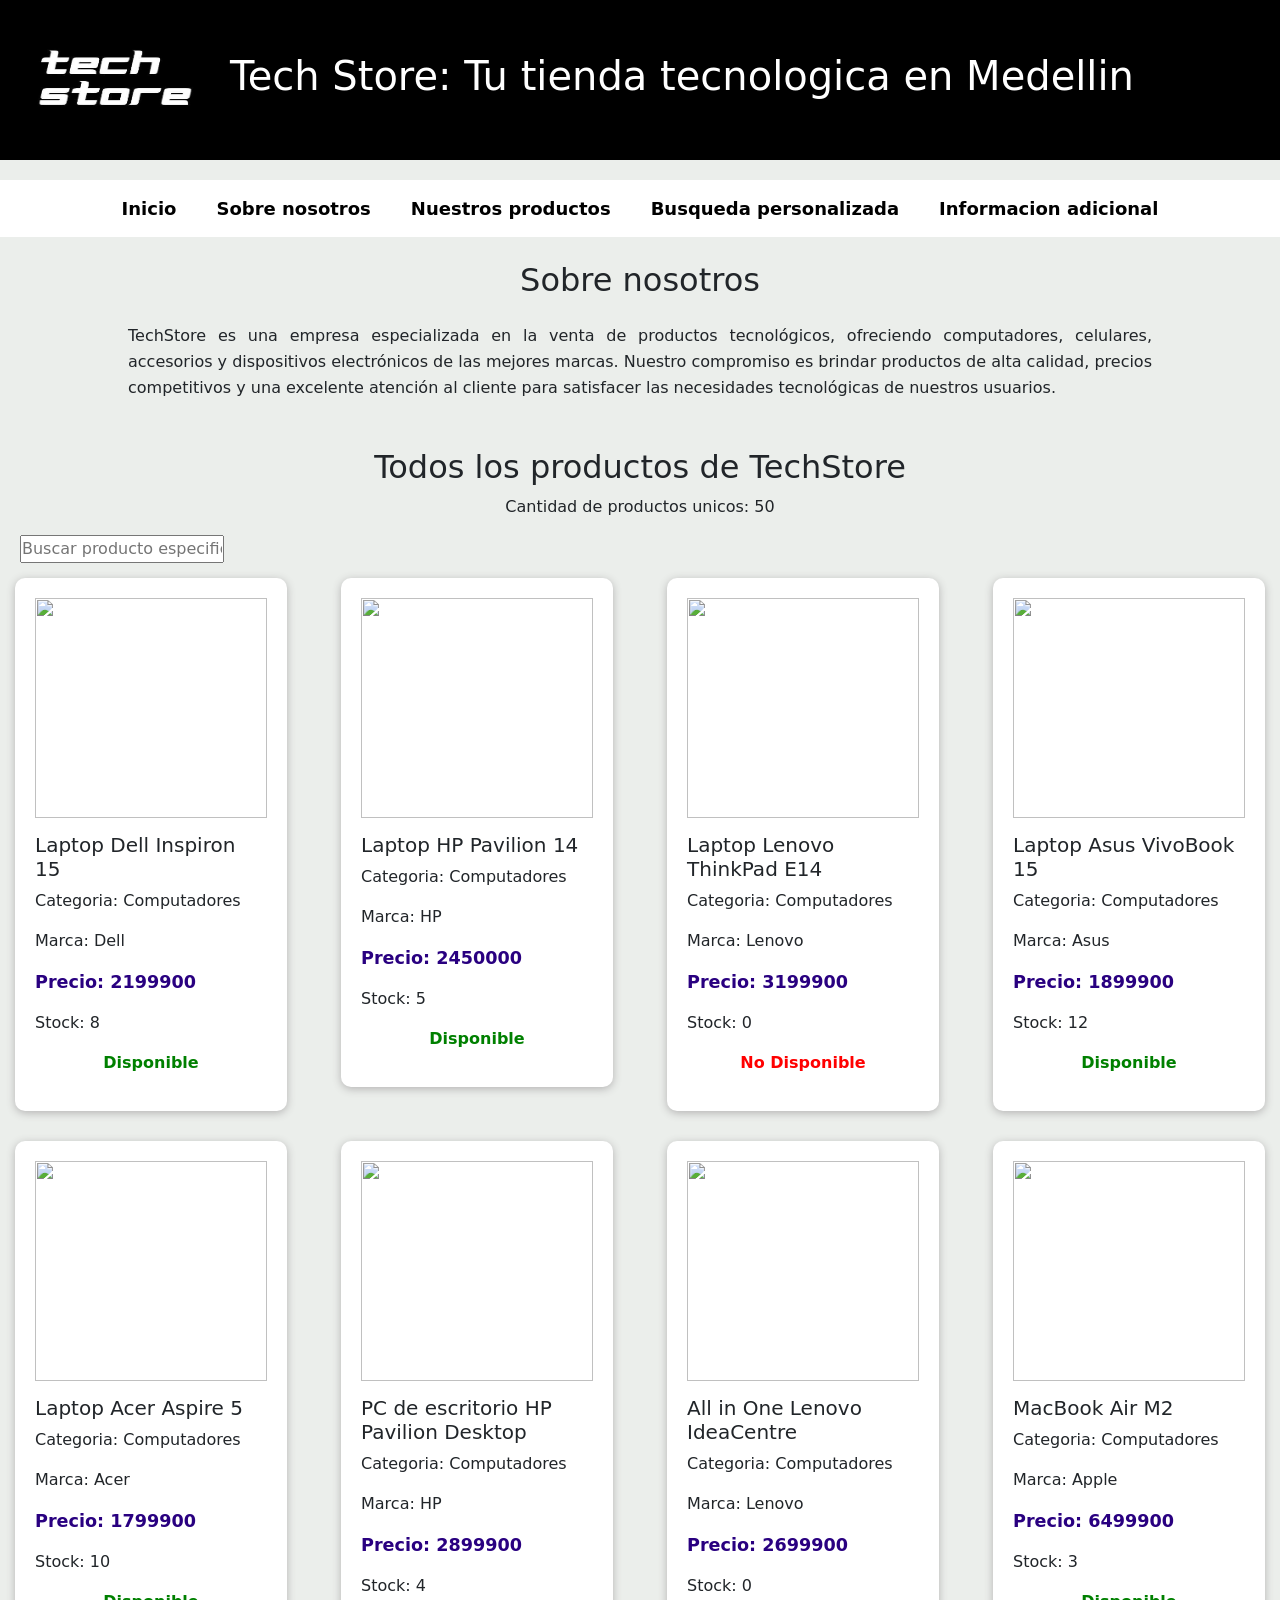
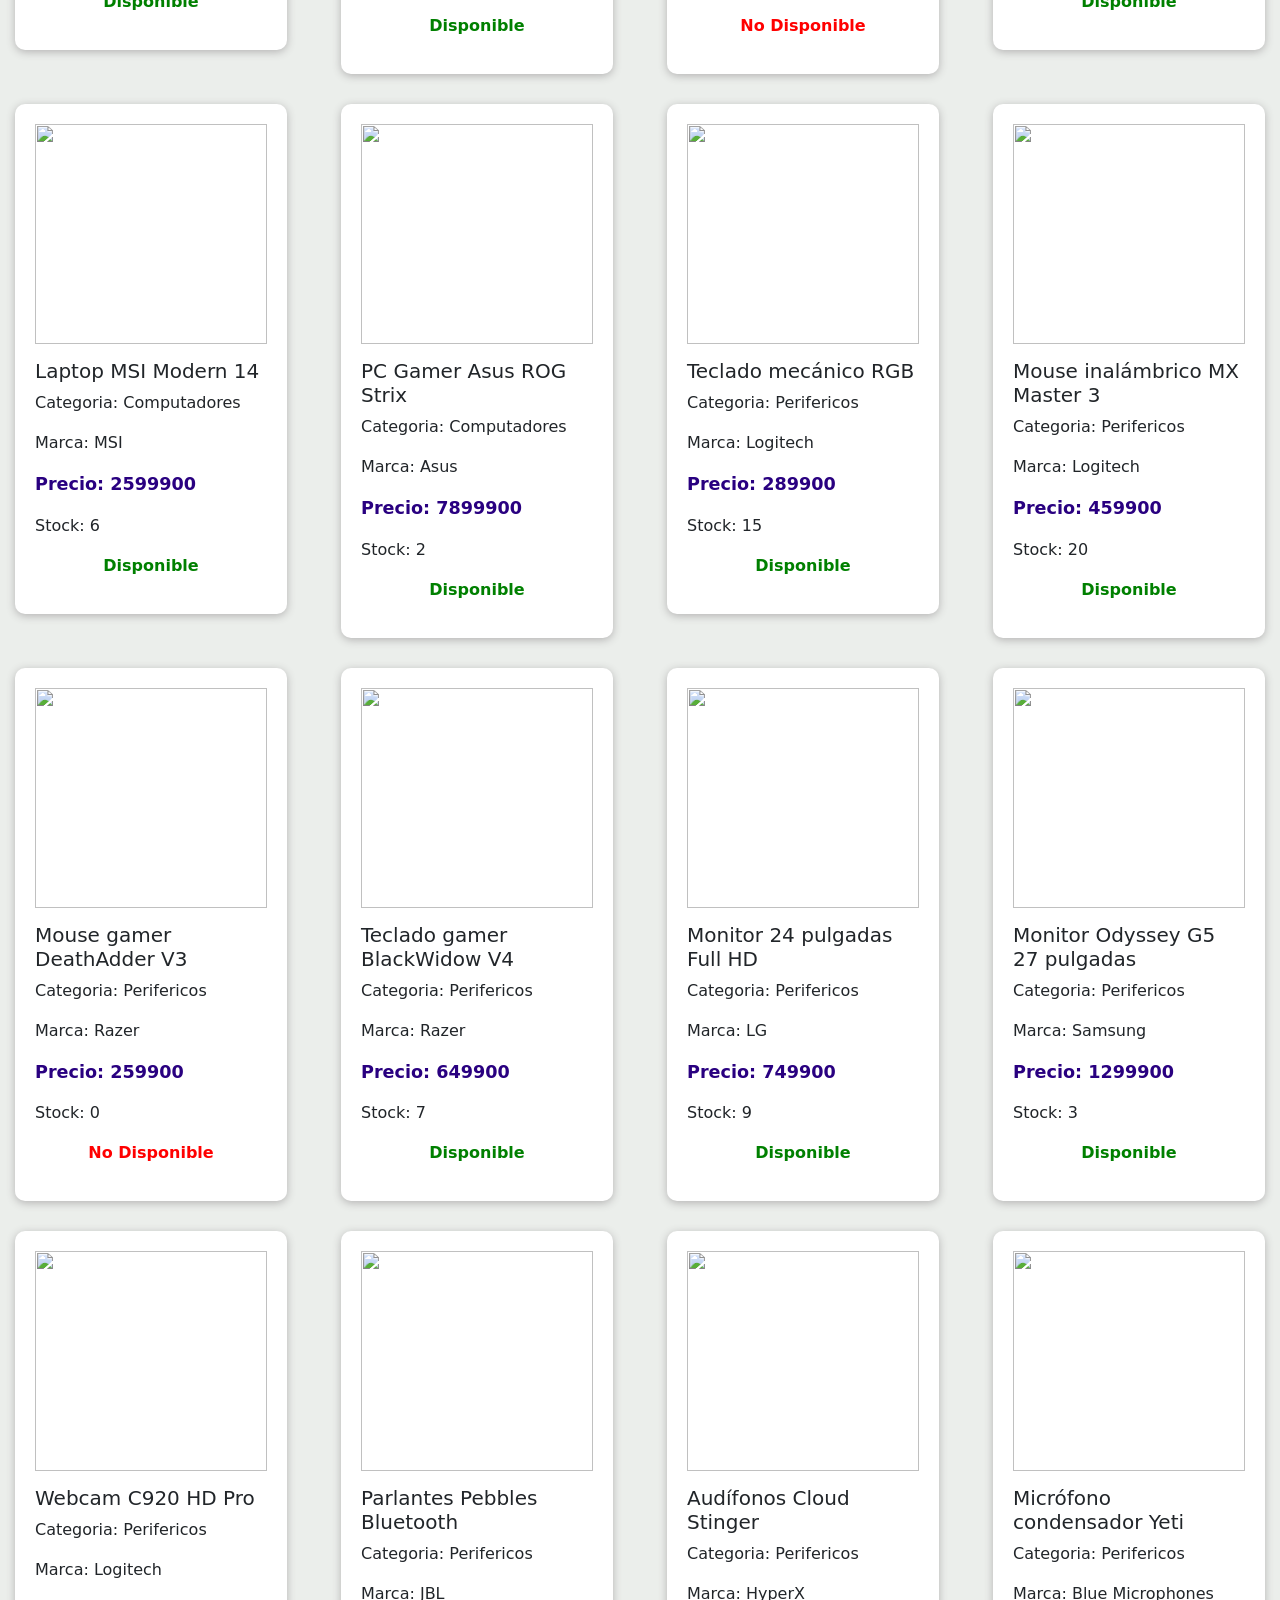
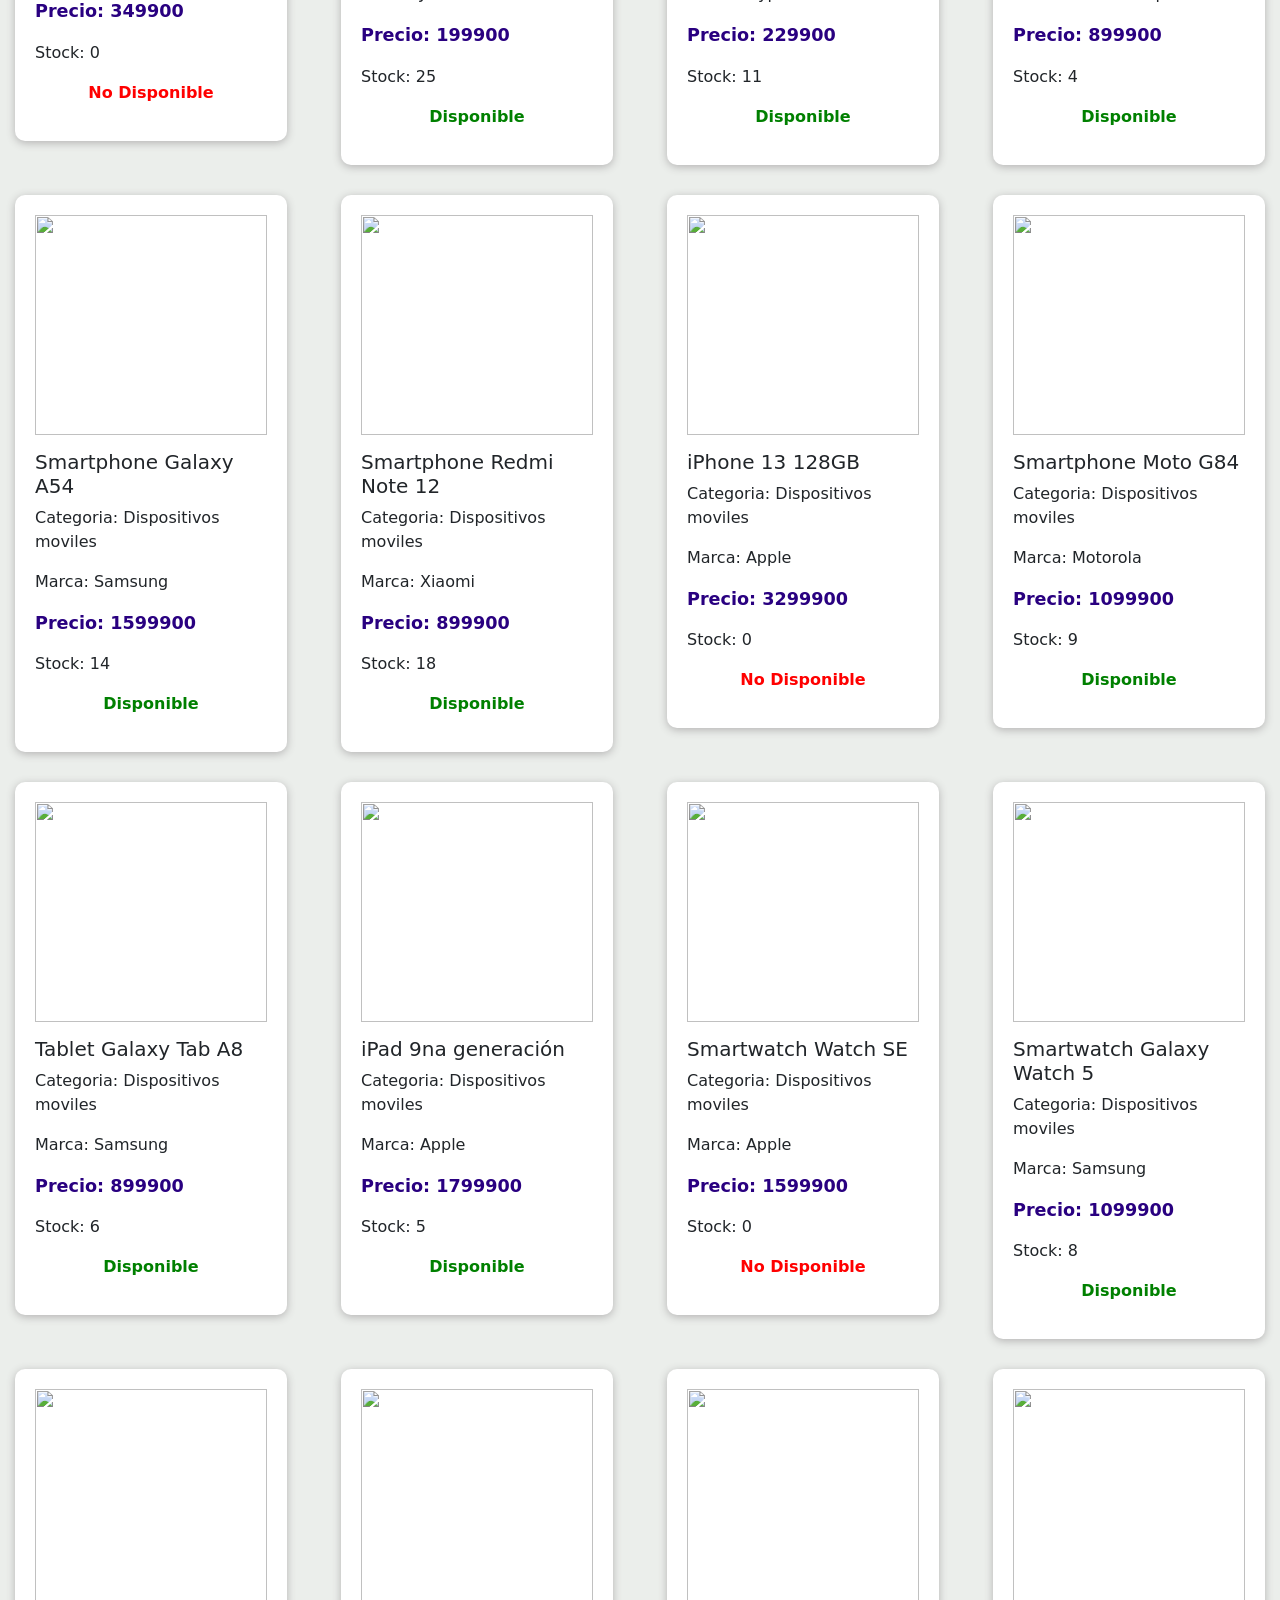
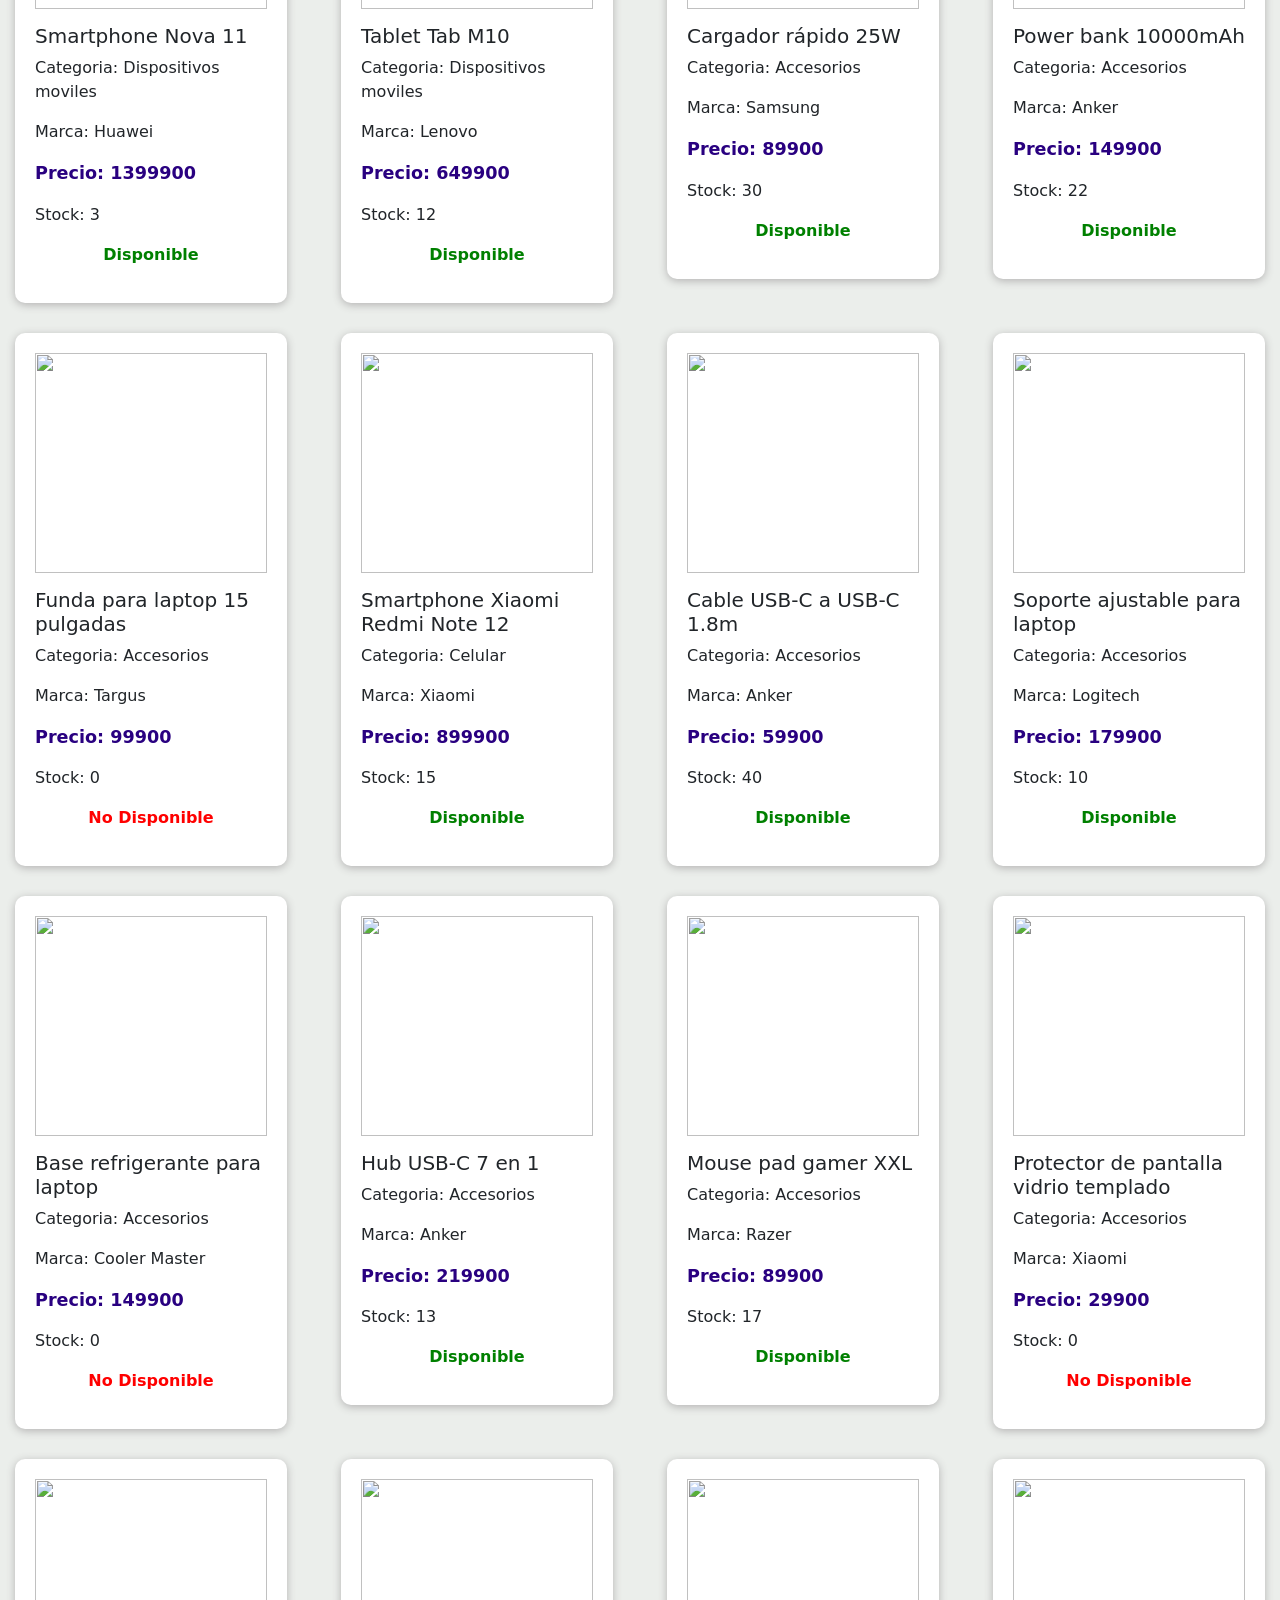
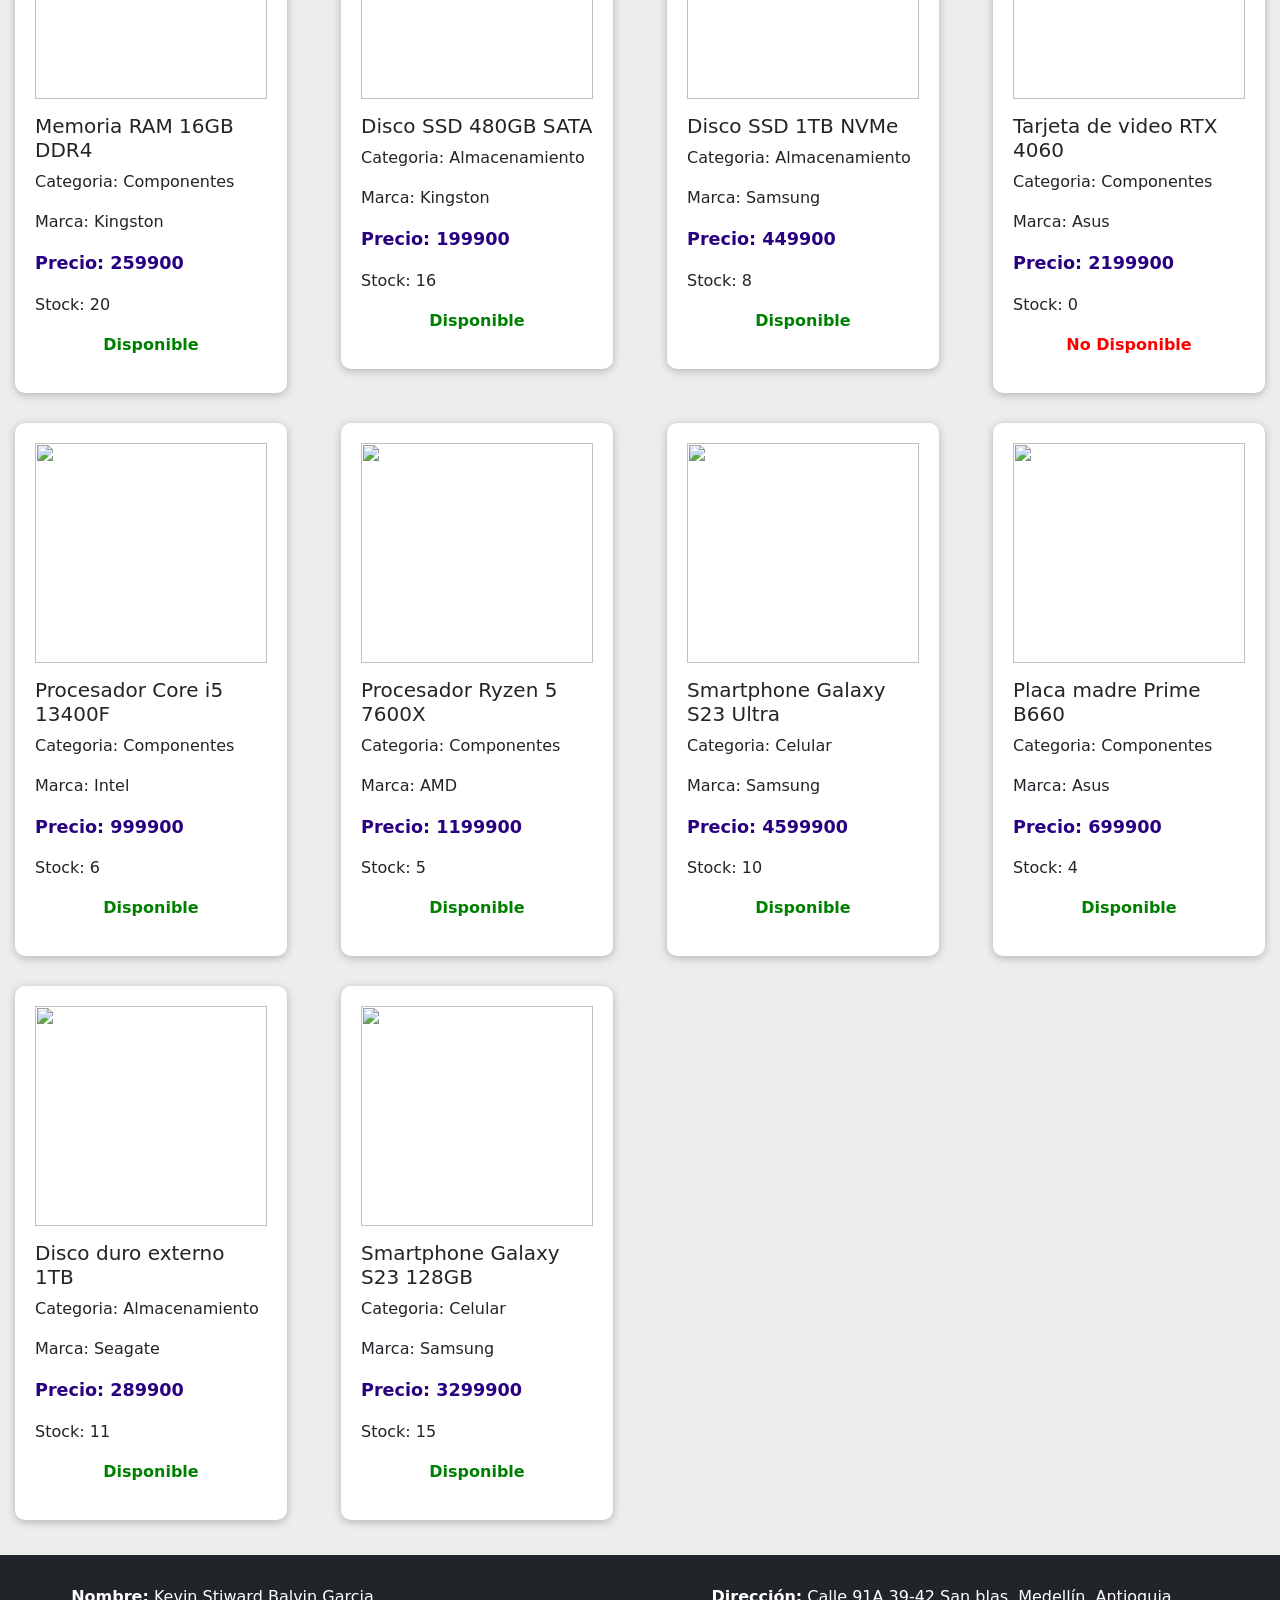
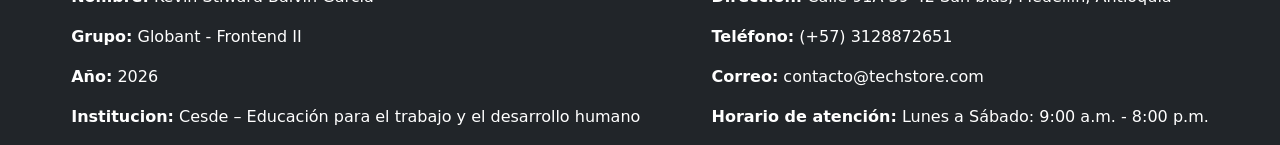
==== techstore/index.html @ 41ec53db "Generacion codigo para menu dinamico de productos Tech Store" ====
<!DOCTYPE html>
<html lang="en">

<head>
    <meta charset="UTF-8">
    <meta name="viewport" content="width=device-width, initial-scale=1.0">
    <title>Tech Store</title>
    <link rel="icon" href="/techstore/img/TechStoreLogo.jpg">
    <link href="https://cdn.jsdelivr.net/npm/bootstrap@5.3.8/dist/css/bootstrap.min.css" rel="stylesheet"
        integrity="sha384-sRIl4kxILFvY47J16cr9ZwB07vP4J8+LH7qKQnuqkuIAvNWLzeN8tE5YBujZqJLB" crossorigin="anonymous">
    <link rel="stylesheet" href="/techstore/css/styles.css">
</head>

<body>
    <header id="header">
        <div class="d-flex">
            <img class="imagenLogo" src="/techstore/img/TechStoreLogo.jpg" alt="Logo tech store">
            <h1>Tech Store: Tu tienda tecnologica en Medellin</h1>
        </div>
        <nav>
            <a href="#header">Inicio</a><a href="#sobreNosotros">Sobre nosotros</a><a href="#tituloProductos">Nuestros
                productos</a><a href="#buscador">Busqueda personalizada</a><a href="#footer">Informacion adicional</a>
        </nav>
    </header>

    <section>
        <h2 class="text-center my-4" id="sobreNosotros">Sobre nosotros</h2>
        <p>TechStore es una empresa especializada en la venta de productos tecnológicos, ofreciendo computadores,
            celulares, accesorios y dispositivos electrónicos de las mejores marcas. Nuestro compromiso es brindar
            productos de alta calidad, precios competitivos y una excelente atención al cliente para satisfacer las
            necesidades tecnológicas de nuestros usuarios.</p>
    </section>
    <main>
        <h2 class="text-center mt-5" id="tituloProductos">Todos los productos de TechStore</h2>

        <p class="text-center" id="cantidadProductos"></p>
        <input type="text" id="buscador" placeholder="Buscar producto especifico...">
        <div id="contenedorProductos" class="row"></div>
    </main>

    <footer id="footer" class="d-flex justify-content-evenly">
        <div>
            <p><strong>Nombre:</strong> Kevin Stiward Balvin Garcia</p>
            <p><strong>Grupo:</strong> Globant - Frontend II</p>
            <p><strong>Año:</strong> 2026</p>
            <P><strong>Institucion:</strong> Cesde – Educación para el trabajo y el desarrollo humano</P>
        </div>
        <div>
            <p><strong>Dirección:</strong> Calle 91A 39-42 San blas, Medellín, Antioquia</p>
            <p><strong>Teléfono:</strong> (+57) 3128872651</p>
            <p><strong>Correo:</strong> contacto@techstore.com</p>
            <p><strong>Horario de atención:</strong> Lunes a Sábado: 9:00 a.m. - 8:00 p.m.</p>
        </div>
    </footer>
    <script src="/techstore/js/app.js" type="module"></script>
    <script src="https://cdn.jsdelivr.net/npm/bootstrap@5.3.8/dist/js/bootstrap.bundle.min.js"
        integrity="sha384-FKyoEForCGlyvwx9Hj09JcYn3nv7wiPVlz7YYwJrWVcXK/BmnVDxM+D2scQbITxI"
        crossorigin="anonymous"></script>

</body>

</html>
---- techstore/css/styles.css ----
*{
    margin: 0;
    padding: 0;
}

body{
    background: #ebeeeb;
}

header{
    color: white;
}

header div{
    padding: 20px;
    background: black;
    display: flex;
    align-items: center;
    gap: 20px;
}

header img{
    width: 190px;
    height: 120px;
}

nav{
    display: flex;
    justify-content: center;
    align-items: center;
    gap: 40px;
    margin-top: 20px;
    background-color: white;
    padding: 15px 0;
}

nav a{
    color: black;
    text-decoration: none;
    font-size: 18px;
    font-weight: 600;
}

nav a:hover{
    color: #0d6efd;
}

section p{
    margin: 20px auto;
    width: 80%;
    text-align: justify;
    line-height: 1.6;
}

main input{
    margin-left: 20px;
}

footer{
    background-color: #212529;
    color: white;
    display: flex;
    justify-content: space-evenly;
    align-items: center;
    margin-top: 20px;
    padding-top: 30px; 
}

.tarjetaProductoEstilo{
    background-color: white;
    border-radius: 10px;
    box-shadow: 0 2px 8px rgb(180, 179, 179);
    padding: 20px;
    margin: 15px;
}

.imagenProductoEstilo{
    width: 100%;
    height: 220px;
    object-fit: contain;
    margin-bottom: 15px;
}

.tituloproductoEstilo{
    text-align: center;
    font-size: 1.3px;
    margin-bottom: 15px;
}

.precioProductoEstilo{
    font-size: 1.1rem;
    font-weight: bold;
    color: rgb(41, 0, 128);
}

.disponible{
    color: green;
    font-weight: bold;
    text-align: center;
}

.no-disponible{
    color: red;
    font-weight: bold;
    text-align: center;
}
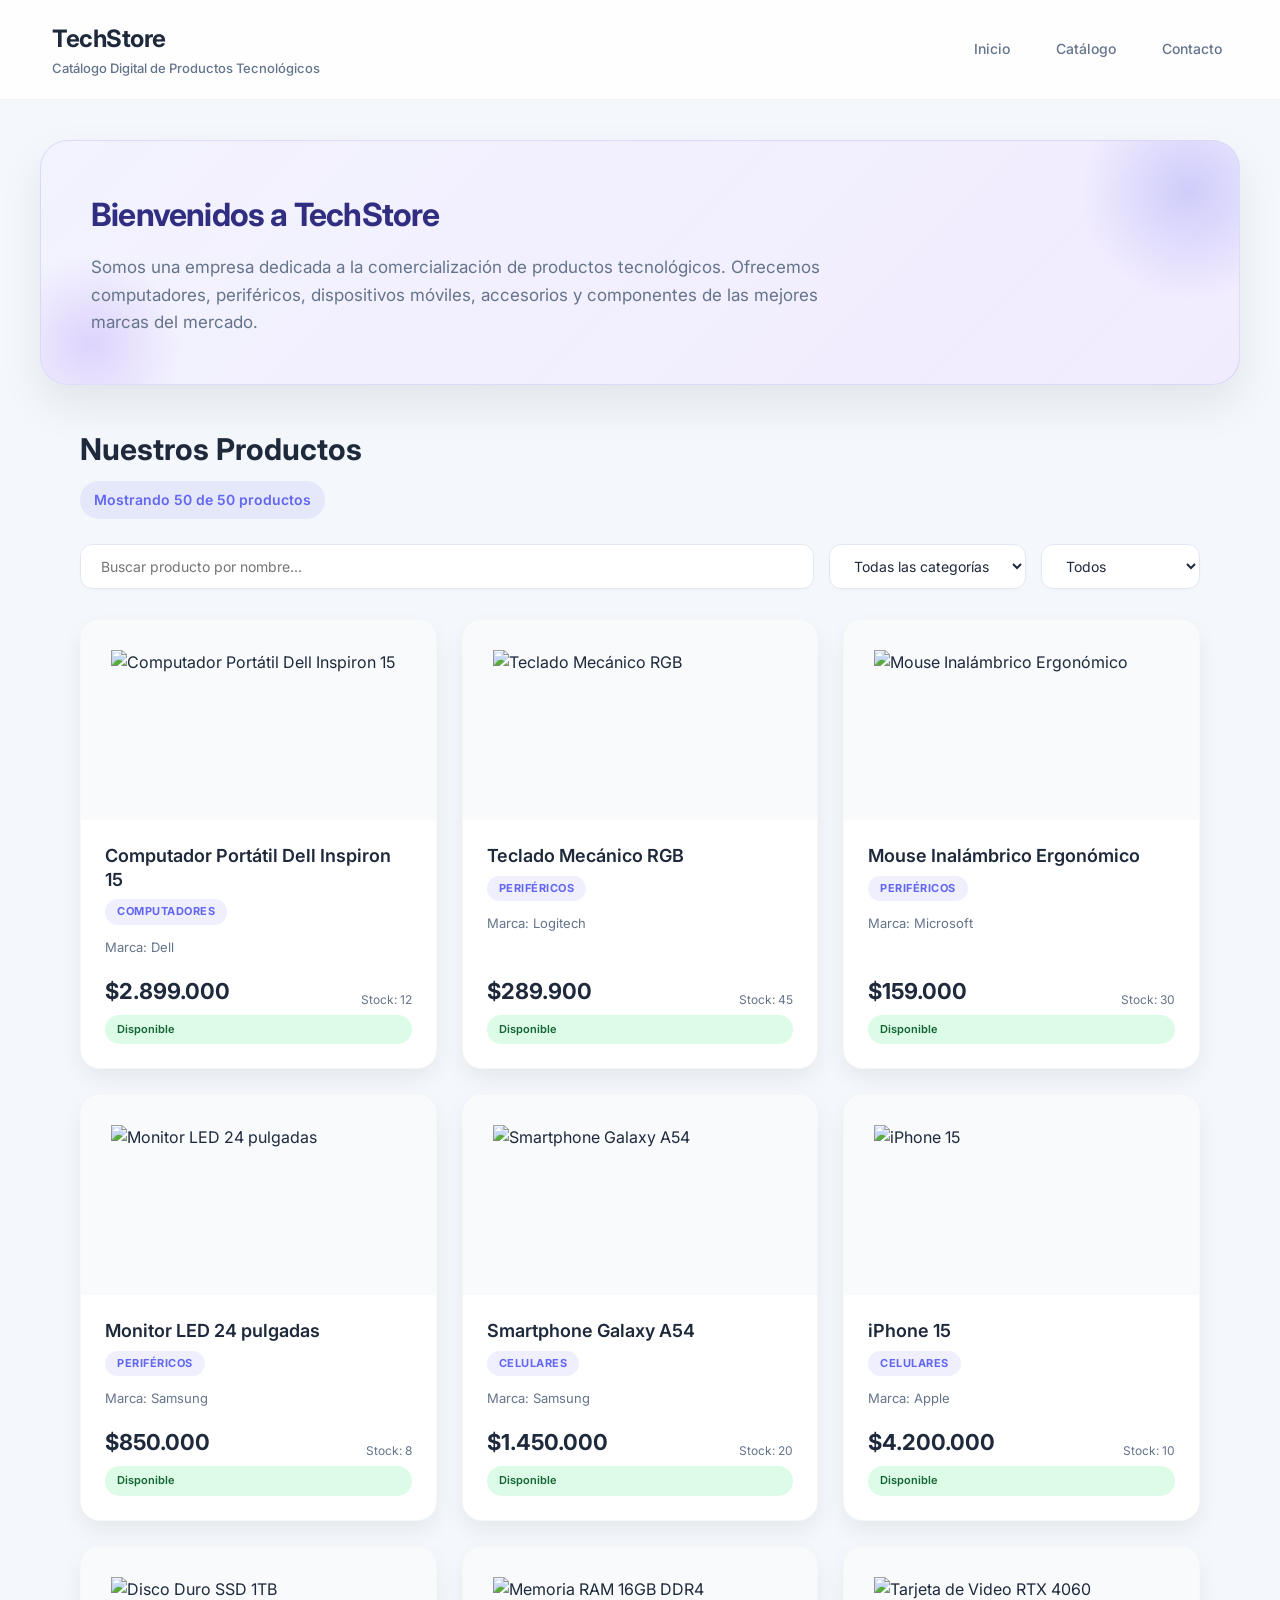
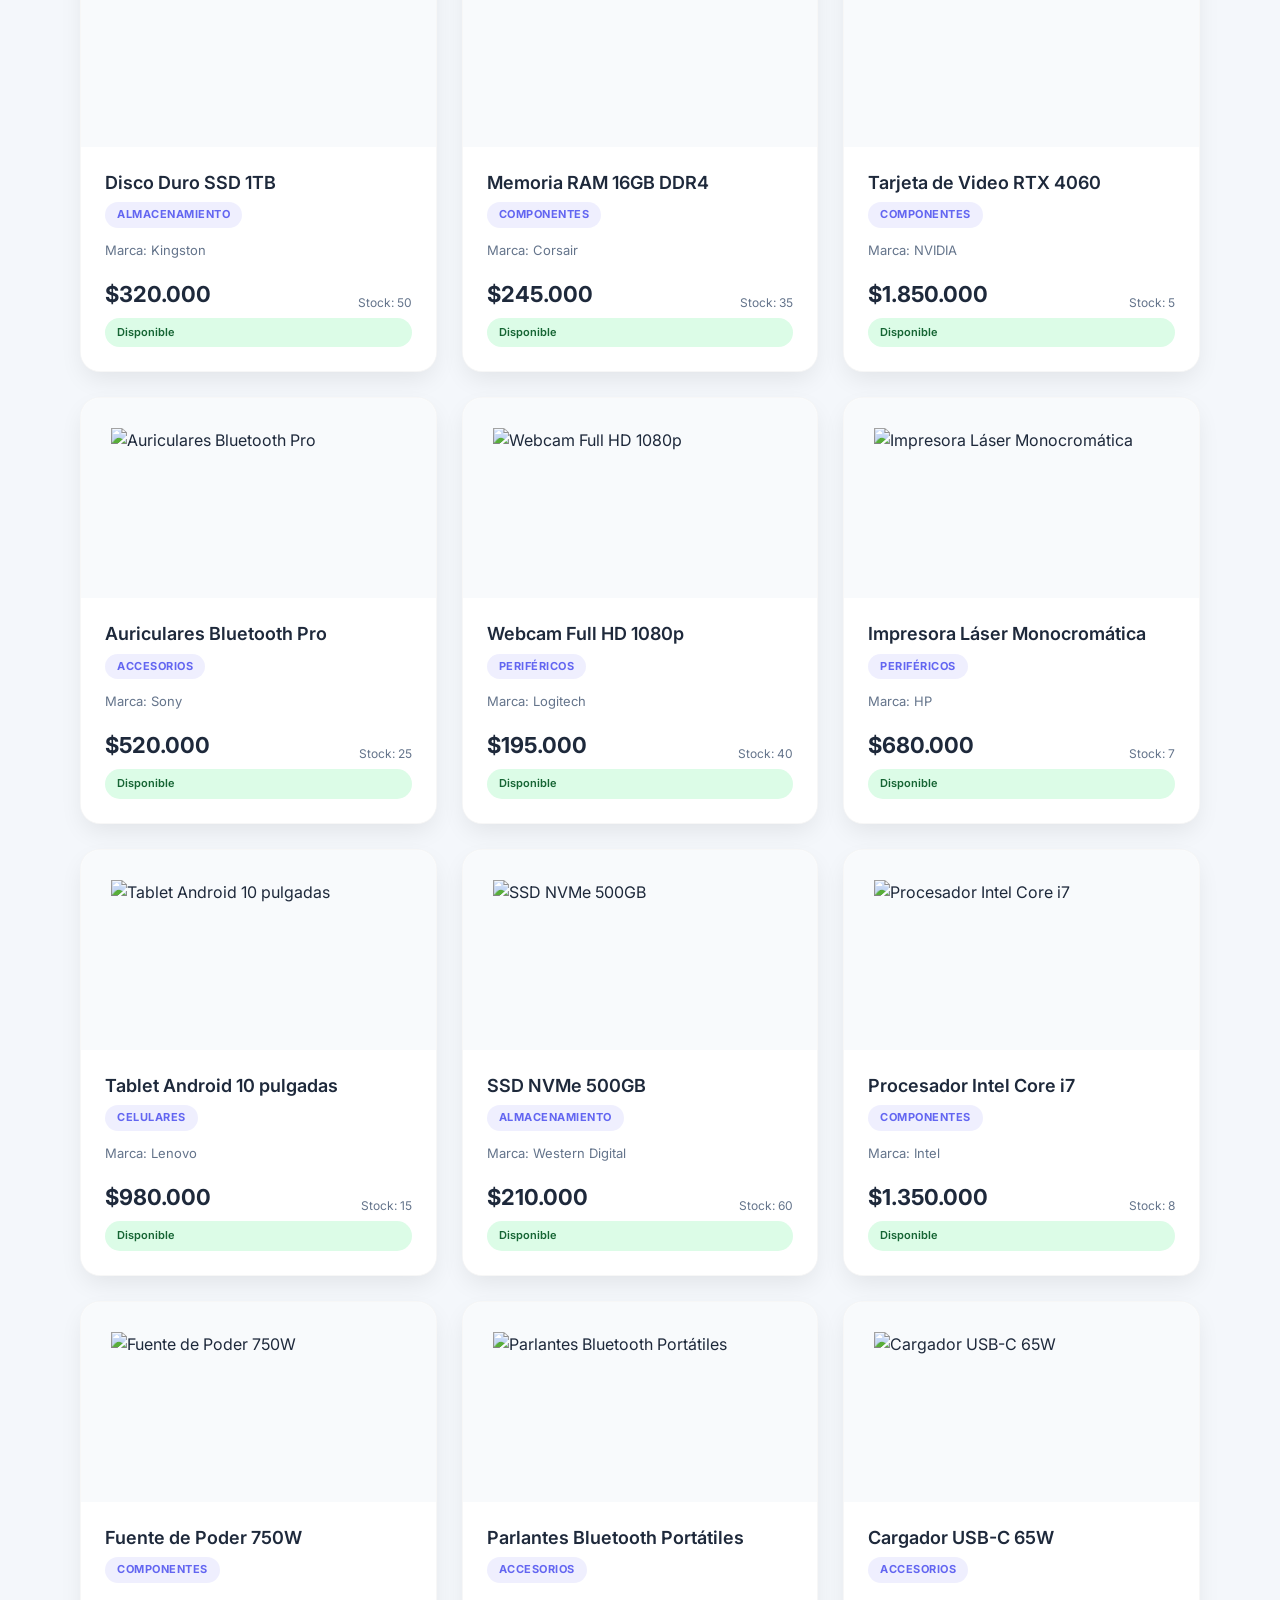
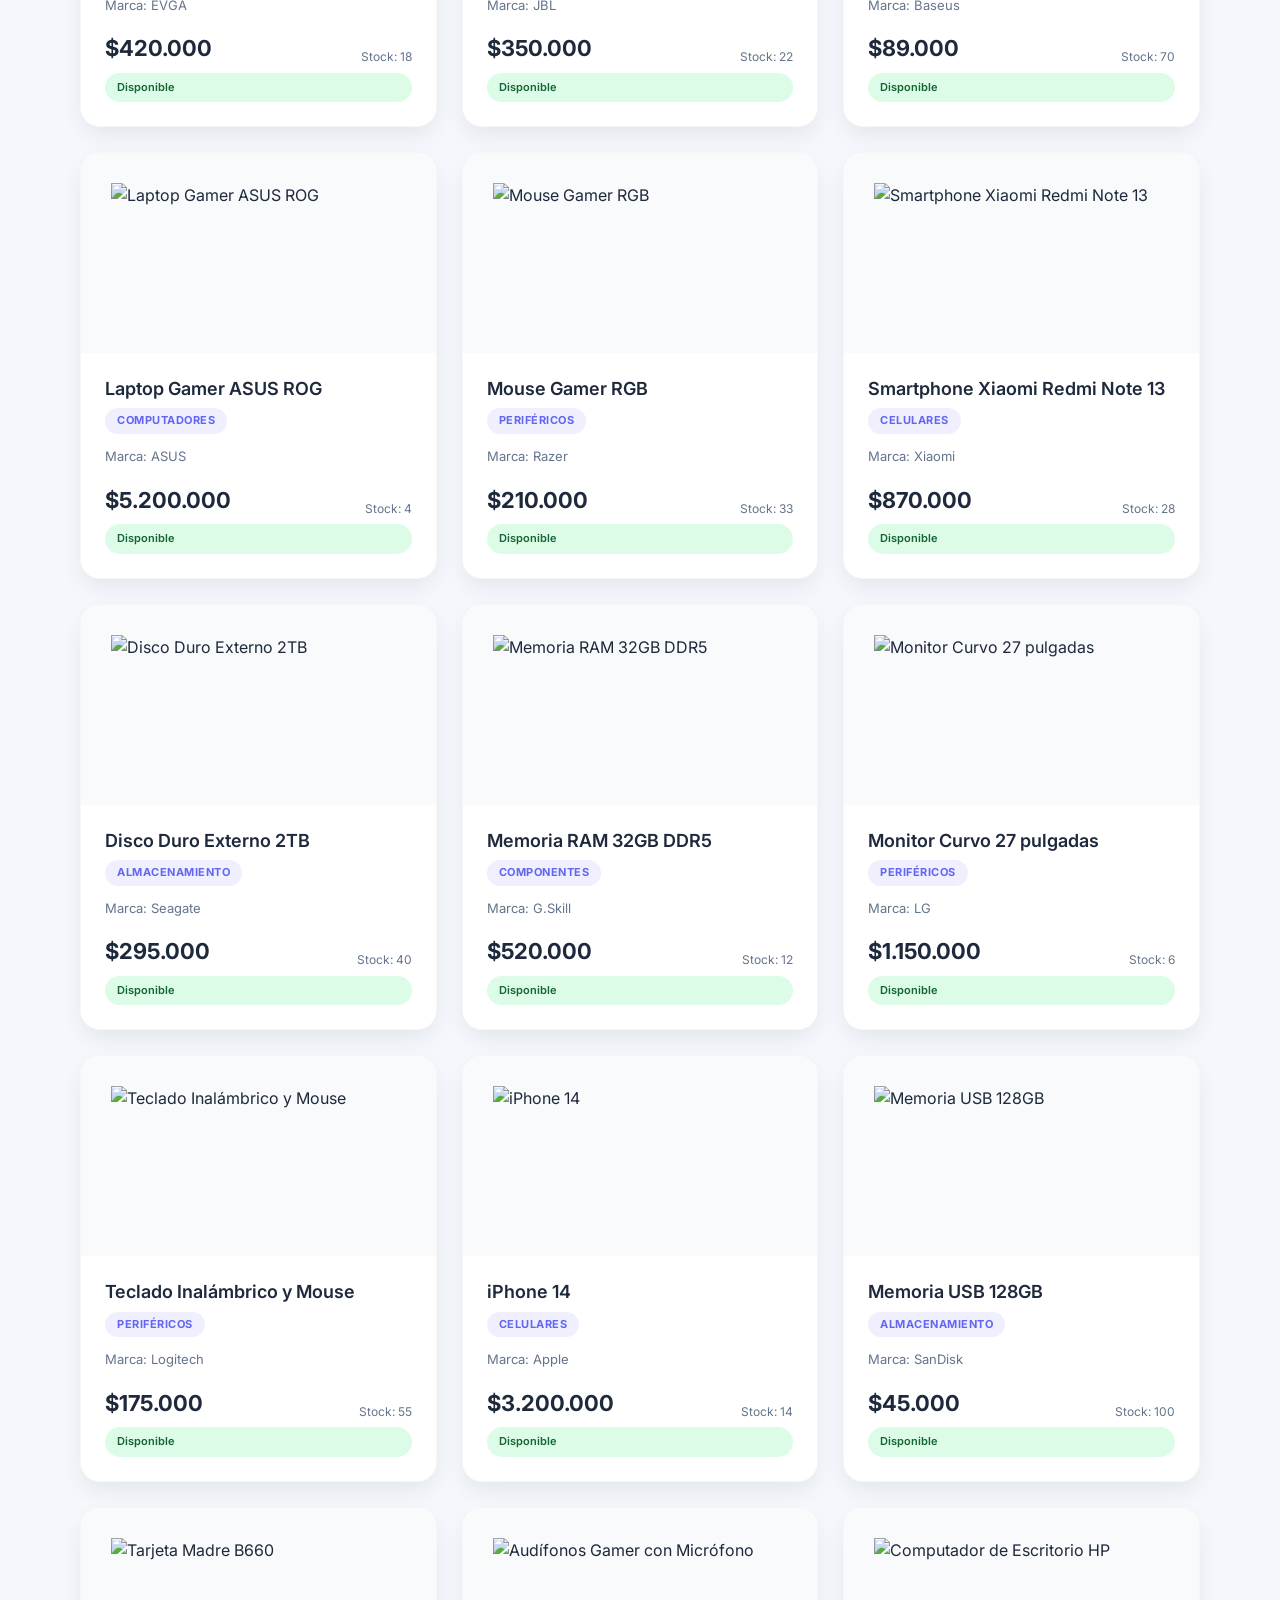
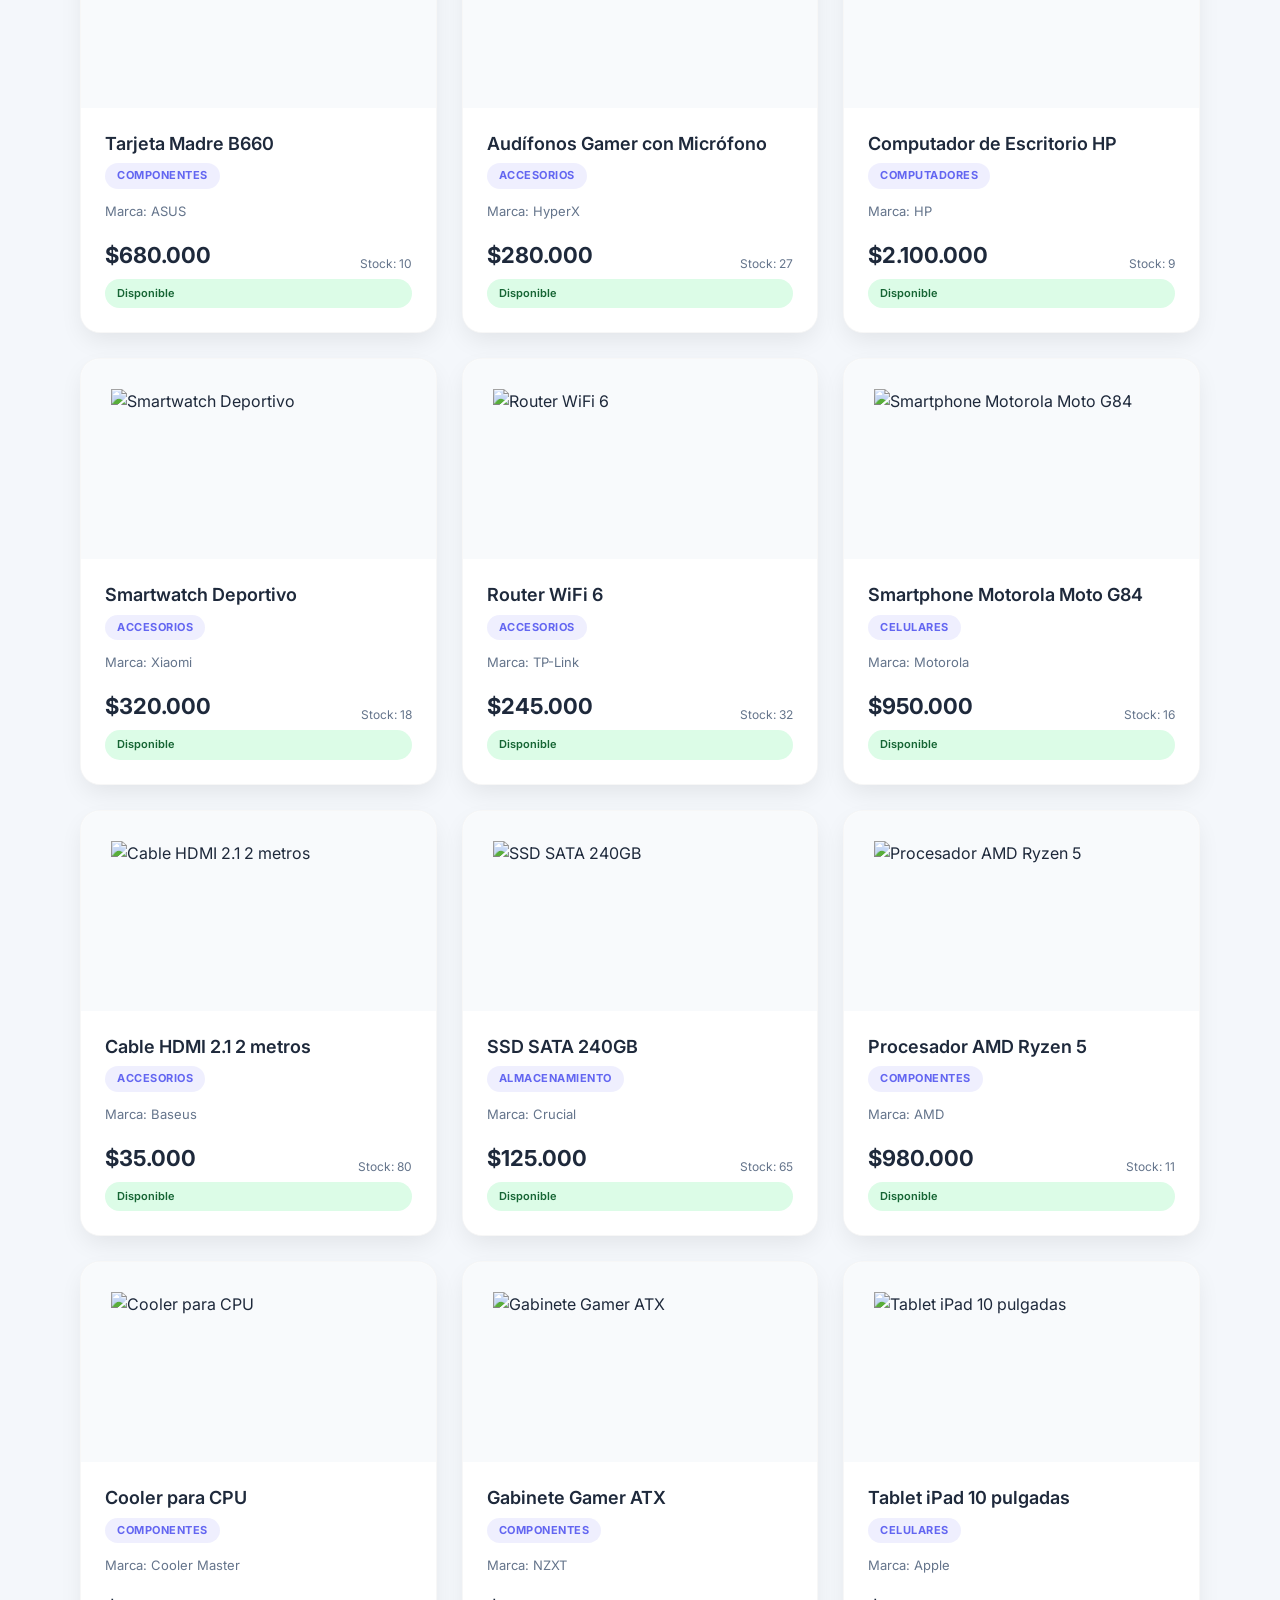
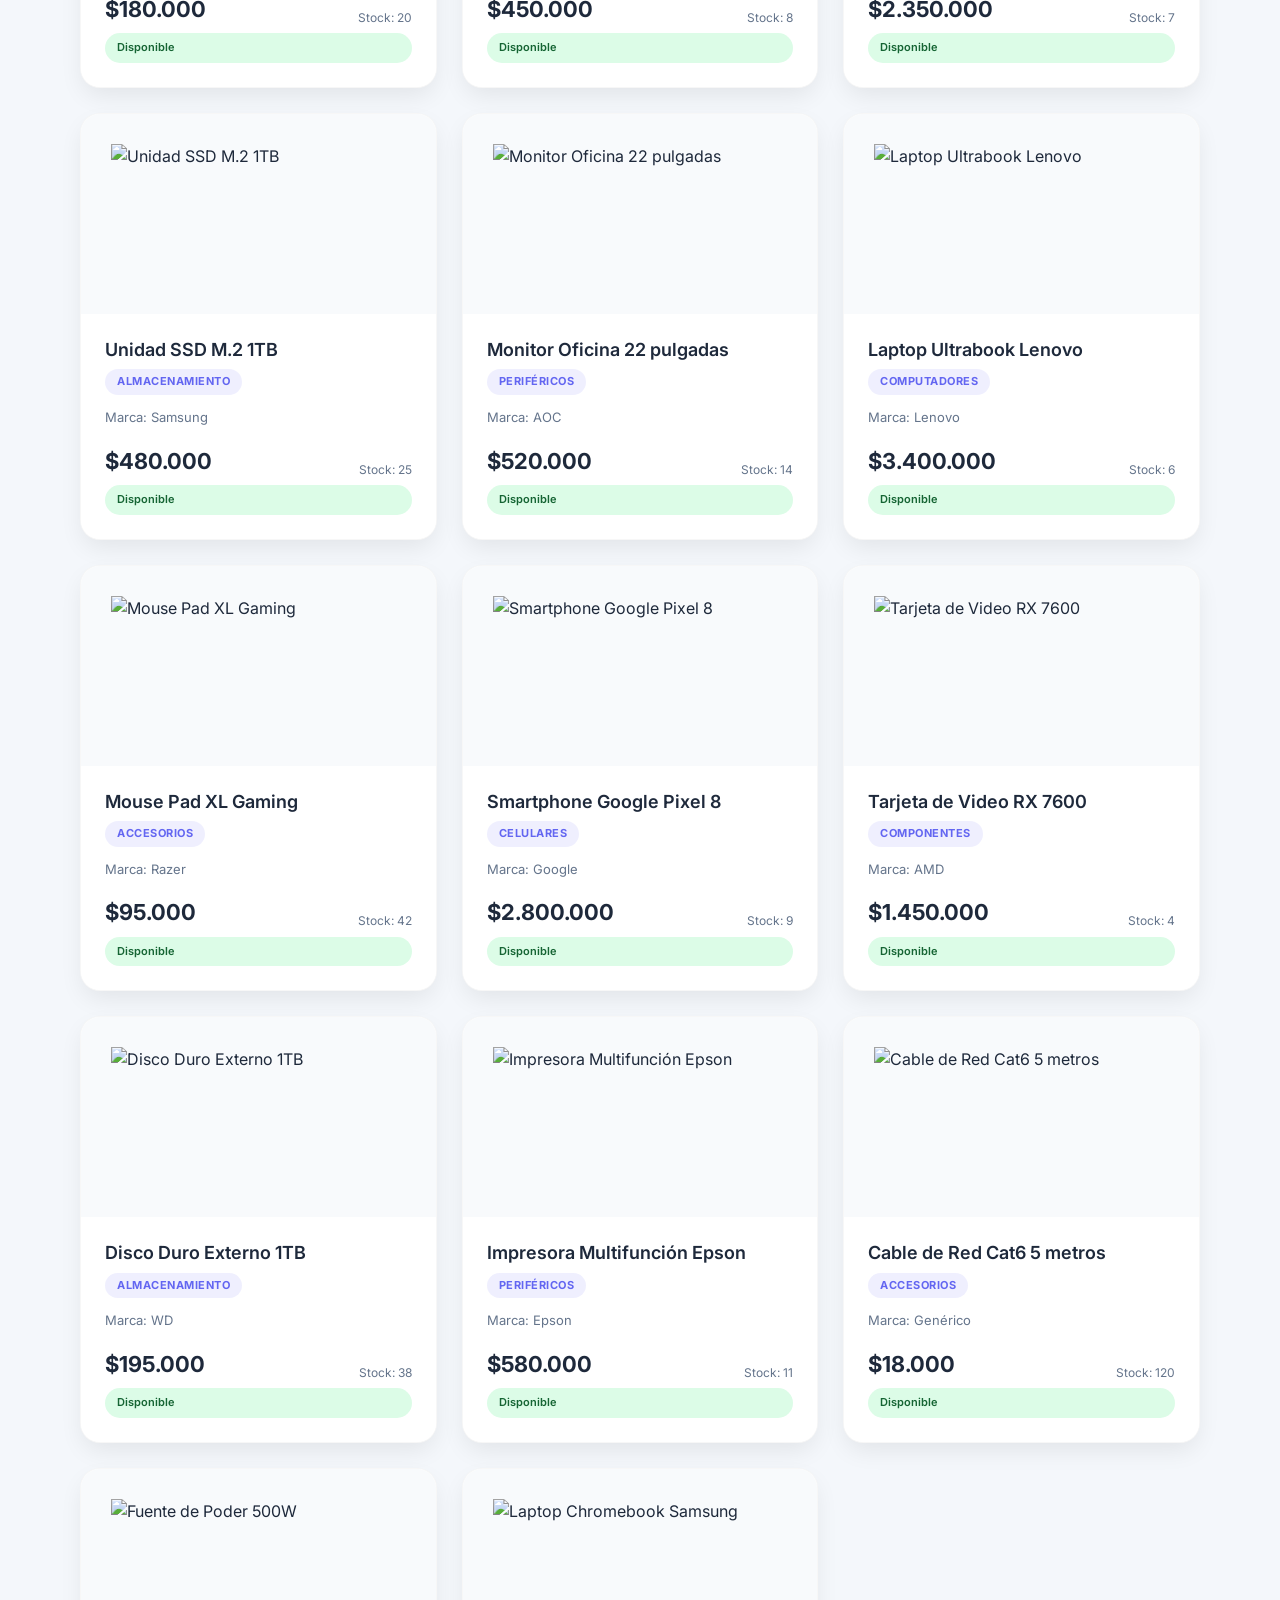
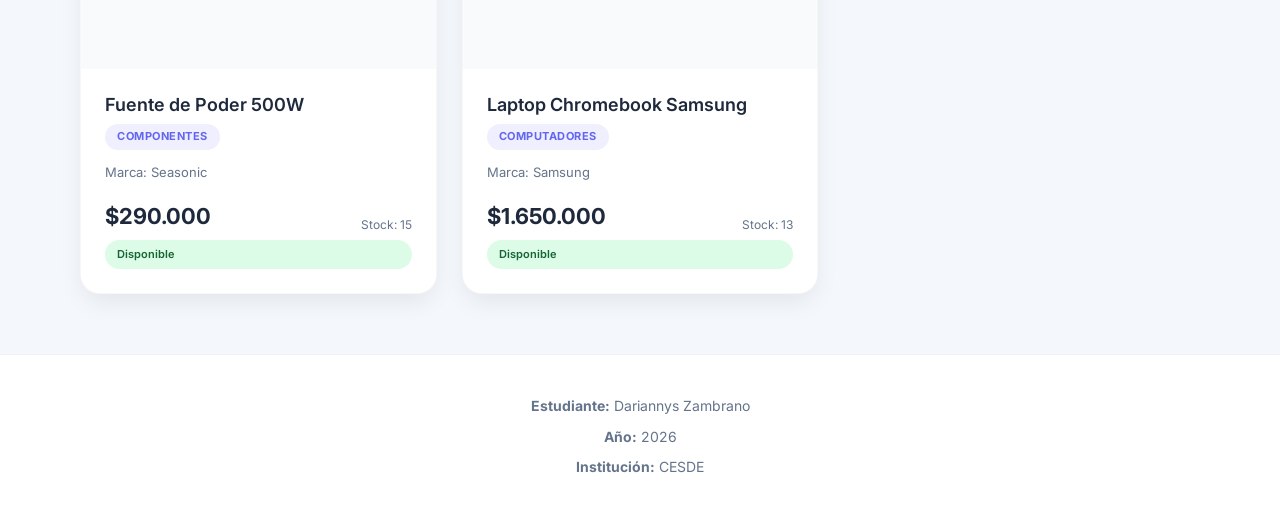
==== commit 94173f9d: "Catálogo Digital de Productos Tecnológicos" ====
--- a/techstore/index.html
+++ b/techstore/index.html
@@ -1,62 +1,75 @@
 <!DOCTYPE html>
-<html lang="en">
+<html lang="es">
+<head>
+  <meta charset="UTF-8">
+  <meta name="viewport" content="width=device-width, initial-scale=1.0">
+  <title>TechStore - Catálogo de Productos</title>
+  <link rel="stylesheet" href="css/styles.css">
+</head>
+<body>
 
-<head>
-    <meta charset="UTF-8">
-    <meta name="viewport" content="width=device-width, initial-scale=1.0">
-    <title>Tech Store</title>
-    <link rel="icon" href="/techstore/img/TechStoreLogo.jpg">
-    <link href="https://cdn.jsdelivr.net/npm/bootstrap@5.3.8/dist/css/bootstrap.min.css" rel="stylesheet"
-        integrity="sha384-sRIl4kxILFvY47J16cr9ZwB07vP4J8+LH7qKQnuqkuIAvNWLzeN8tE5YBujZqJLB" crossorigin="anonymous">
-    <link rel="stylesheet" href="/techstore/css/styles.css">
-</head>
+  <header>
+    <div class="header-contenedor">
+      <div class="logo">
+        <span class="logo-icono"></span>
+        <div>
+          <h1>TechStore</h1>
+          <p class="subtitulo">Catálogo Digital de Productos Tecnológicos</p>
+        </div>
+      </div>
+      <nav>
+        <a href="#inicio">Inicio</a>
+        <a href="#catalogo">Catálogo</a>
+        <a href="#footer">Contacto</a>
+      </nav>
+    </div>
+  </header>
 
-<body>
-    <header id="header">
-        <div class="d-flex">
-            <img class="imagenLogo" src="/techstore/img/TechStoreLogo.jpg" alt="Logo tech store">
-            <h1>Tech Store: Tu tienda tecnologica en Medellin</h1>
-        </div>
-        <nav>
-            <a href="#header">Inicio</a><a href="#sobreNosotros">Sobre nosotros</a><a href="#tituloProductos">Nuestros
-                productos</a><a href="#buscador">Busqueda personalizada</a><a href="#footer">Informacion adicional</a>
-        </nav>
-    </header>
+  <main>
 
-    <section>
-        <h2 class="text-center my-4" id="sobreNosotros">Sobre nosotros</h2>
-        <p>TechStore es una empresa especializada en la venta de productos tecnológicos, ofreciendo computadores,
-            celulares, accesorios y dispositivos electrónicos de las mejores marcas. Nuestro compromiso es brindar
-            productos de alta calidad, precios competitivos y una excelente atención al cliente para satisfacer las
-            necesidades tecnológicas de nuestros usuarios.</p>
+    <section id="inicio" class="bienvenida">
+      <h2>Bienvenidos a TechStore</h2>
+      <p>
+        Somos una empresa dedicada a la comercialización de productos tecnológicos.
+        Ofrecemos computadores, periféricos, dispositivos móviles, accesorios y componentes
+        de las mejores marcas del mercado.
+      </p>
     </section>
-    <main>
-        <h2 class="text-center mt-5" id="tituloProductos">Todos los productos de TechStore</h2>
 
-        <p class="text-center" id="cantidadProductos"></p>
-        <input type="text" id="buscador" placeholder="Buscar producto especifico...">
-        <div id="contenedorProductos" class="row"></div>
-    </main>
+    <section id="catalogo" class="catalogo">
+      <h2>Nuestros Productos</h2>
+      <p class="contador" id="contador">Cargando productos...</p>
 
-    <footer id="footer" class="d-flex justify-content-evenly">
-        <div>
-            <p><strong>Nombre:</strong> Kevin Stiward Balvin Garcia</p>
-            <p><strong>Grupo:</strong> Globant - Frontend II</p>
-            <p><strong>Año:</strong> 2026</p>
-            <P><strong>Institucion:</strong> Cesde – Educación para el trabajo y el desarrollo humano</P>
-        </div>
-        <div>
-            <p><strong>Dirección:</strong> Calle 91A 39-42 San blas, Medellín, Antioquia</p>
-            <p><strong>Teléfono:</strong> (+57) 3128872651</p>
-            <p><strong>Correo:</strong> contacto@techstore.com</p>
-            <p><strong>Horario de atención:</strong> Lunes a Sábado: 9:00 a.m. - 8:00 p.m.</p>
-        </div>
-    </footer>
-    <script src="/techstore/js/app.js" type="module"></script>
-    <script src="https://cdn.jsdelivr.net/npm/bootstrap@5.3.8/dist/js/bootstrap.bundle.min.js"
-        integrity="sha384-FKyoEForCGlyvwx9Hj09JcYn3nv7wiPVlz7YYwJrWVcXK/BmnVDxM+D2scQbITxI"
-        crossorigin="anonymous"></script>
+      <div class="controles">
+        <input type="text" id="buscador" placeholder="Buscar producto por nombre...">
+        <select id="filtroCategoria">
+          <option value="todas">Todas las categorías</option>
+          <option value="Computadores">Computadores</option>
+          <option value="Periféricos">Periféricos</option>
+          <option value="Celulares">Celulares</option>
+          <option value="Accesorios">Accesorios</option>
+          <option value="Almacenamiento">Almacenamiento</option>
+          <option value="Componentes">Componentes</option>
+        </select>
+        <select id="filtroDisponibilidad">
+          <option value="todos">Todos</option>
+          <option value="disponible">Disponibles</option>
+          <option value="no_disponible">No disponibles</option>
+        </select>
+      </div>
 
+      <div id="catalogoProductos" class="catalogo-grid"></div>
+    </section>
+
+  </main>
+
+  <footer id="footer">
+    <p><strong>Estudiante:</strong> Dariannys Zambrano</p>
+    <p><strong>Año:</strong> 2026</p>
+    <p><strong>Institución:</strong> CESDE</p>
+  </footer>
+
+  <script src="data/productos.js"></script>
+  <script src="js/app.js"></script>
 </body>
-
 </html>
--- a/techstore/css/styles.css
+++ b/techstore/css/styles.css
@@ -1,106 +1,410 @@
-*{
-    margin: 0;
-    padding: 0;
-}
-
-body{
-    background: #ebeeeb;
-}
-
-header{
-    color: white;
-}
-
-header div{
+@import url('https://fonts.googleapis.com/css2?family=Inter:wght@400;500;600;700&display=swap');
+
+:root {
+  /* Paleta de Colores Estética */
+  --bg-color: #f4f7fb;
+  --surface-color: #ffffff;
+  --text-main: #1e293b;
+  --text-muted: #64748b;
+  --primary-color: #6366f1; /* Índigo moderno */
+  --secondary-color: #8b5cf6; /* Violeta suave */
+  --gradient-accent: linear-gradient(135deg, var(--primary-color), var(--secondary-color));
+  
+  /* Sombras y Radios */
+  --shadow-sm: 0 4px 6px -1px rgba(0, 0, 0, 0.05);
+  --shadow-md: 0 10px 25px -3px rgba(0, 0, 0, 0.08);
+  --shadow-hover: 0 20px 40px -5px rgba(99, 102, 241, 0.15);
+  --radius-md: 12px;
+  --radius-lg: 20px;
+}
+
+* {
+  margin: 0;
+  padding: 0;
+  box-sizing: border-box;
+}
+
+body {
+  font-family: 'Inter', 'Segoe UI', Tahoma, Geneva, Verdana, sans-serif;
+  background: var(--bg-color);
+  color: var(--text-main);
+  line-height: 1.6;
+  overflow-x: hidden;
+}
+
+/* Efecto Glassmorphism para el Header */
+header {
+  background: rgba(255, 255, 255, 0.85);
+  backdrop-filter: blur(12px);
+  -webkit-backdrop-filter: blur(12px);
+  color: var(--text-main);
+  padding: 20px 40px;
+  position: sticky;
+  top: 0;
+  z-index: 100;
+  border-bottom: 1px solid rgba(0, 0, 0, 0.05);
+  animation: slideDown 0.6s ease-out;
+}
+
+.header-contenedor {
+  max-width: 1200px;
+  margin: 0 auto;
+  display: flex;
+  justify-content: space-between;
+  align-items: center;
+}
+
+.logo {
+  display: flex;
+  align-items: center;
+  gap: 12px;
+  cursor: pointer;
+  transition: transform 0.3s ease;
+}
+
+.logo:hover {
+  transform: scale(1.02);
+}
+
+.logo-icono {
+  font-size: 36px;
+  background: var(--gradient-accent);
+  -webkit-text-fill-color: transparent;
+}
+
+.logo h1 {
+  font-size: 24px;
+  font-weight: 700;
+  letter-spacing: -0.5px;
+}
+
+.subtitulo {
+  font-size: 13px;
+  color: var(--text-muted);
+  font-weight: 500;
+}
+
+nav {
+  display: flex;
+  gap: 10px;
+}
+
+nav a {
+  color: var(--text-muted);
+  text-decoration: none;
+  font-size: 14px;
+  font-weight: 500;
+  padding: 10px 18px;
+  border-radius: 8px;
+  transition: all 0.3s cubic-bezier(0.4, 0, 0.2, 1);
+  position: relative;
+}
+
+nav a:hover {
+  color: var(--primary-color);
+  background: rgba(99, 102, 241, 0.08);
+}
+
+.bienvenida {
+  max-width: 1200px;
+  margin: 40px auto;
+  padding: 48px 50px;
+  background: linear-gradient(135deg, rgba(99, 102, 241, 0.08), rgba(139, 92, 246, 0.12)), var(--surface-color);
+  border-radius: 28px;
+  box-shadow: 0 20px 45px rgba(15, 23, 42, 0.08);
+  animation: fadeInUp 0.8s ease-out;
+  border: 1px solid rgba(99, 102, 241, 0.16);
+  position: relative;
+  overflow: hidden;
+}
+
+.bienvenida::before {
+  content: "";
+  position: absolute;
+  top: -60px;
+  right: -60px;
+  width: 220px;
+  height: 220px;
+  background: radial-gradient(circle, rgba(99, 102, 241, 0.24), transparent 70%);
+  pointer-events: none;
+}
+
+.bienvenida::after {
+  content: "";
+  position: absolute;
+  bottom: -50px;
+  left: -40px;
+  width: 180px;
+  height: 180px;
+  background: radial-gradient(circle, rgba(139, 92, 246, 0.2), transparent 70%);
+  pointer-events: none;
+}
+
+.bienvenida h2 {
+  font-size: 32px;
+  margin-bottom: 14px;
+  letter-spacing: -0.8px;
+  color: #312e81;
+  position: relative;
+  z-index: 1;
+}
+
+.bienvenida p {
+  color: var(--text-muted);
+  font-size: 17px;
+  max-width: 760px;
+  position: relative;
+  z-index: 1;
+}
+
+.catalogo {
+  max-width: 1200px;
+  margin: 0 auto 60px;
+  padding: 0 40px;
+}
+
+.catalogo h2 {
+  font-size: 30px;
+  margin-bottom: 8px;
+  color: var(--text-main);
+  animation: fadeInUp 0.8s ease-out 0.1s both;
+}
+
+.contador {
+  display: inline-block;
+  color: var(--primary-color);
+  margin-bottom: 25px;
+  font-size: 14px;
+  font-weight: 600;
+  padding: 8px 14px;
+  border-radius: 999px;
+  background: rgba(99, 102, 241, 0.1);
+  animation: fadeInUp 0.8s ease-out 0.2s both;
+}
+
+.controles {
+  display: flex;
+  gap: 15px;
+  margin-bottom: 30px;
+  flex-wrap: wrap;
+  animation: fadeInUp 0.8s ease-out 0.3s both;
+}
+
+.controles input,
+.controles select {
+  padding: 12px 20px;
+  border: 1px solid #e2e8f0;
+  border-radius: var(--radius-md);
+  font-size: 14px;
+  color: var(--text-main);
+  background: var(--surface-color);
+  outline: none;
+  transition: all 0.3s ease;
+  font-family: inherit;
+  box-shadow: 0 2px 4px rgba(0,0,0,0.02);
+}
+
+.controles input:focus,
+.controles select:focus {
+  border-color: var(--primary-color);
+  box-shadow: 0 0 0 3px rgba(99, 102, 241, 0.15);
+}
+
+.controles input {
+  flex: 1;
+  min-width: 250px;
+}
+
+.catalogo-grid {
+  display: grid;
+  grid-template-columns: repeat(auto-fill, minmax(280px, 1fr));
+  gap: 25px;
+}
+
+.tarjeta {
+  background: var(--surface-color);
+  border-radius: var(--radius-lg);
+  overflow: hidden;
+  box-shadow: var(--shadow-md);
+  transition: transform 0.4s cubic-bezier(0.4, 0, 0.2, 1), box-shadow 0.4s ease;
+  display: flex;
+  flex-direction: column;
+  border: 1px solid rgba(0,0,0,0.03);
+  animation: fadeInUp 0.8s ease-out backwards;
+}
+
+/* Retraso escalonado para que las tarjetas entren una por una (efecto cascada) */
+.tarjeta:nth-child(1) { animation-delay: 0.2s; }
+.tarjeta:nth-child(2) { animation-delay: 0.3s; }
+.tarjeta:nth-child(3) { animation-delay: 0.4s; }
+.tarjeta:nth-child(4) { animation-delay: 0.5s; }
+.tarjeta:nth-child(5) { animation-delay: 0.6s; }
+.tarjeta:nth-child(6) { animation-delay: 0.7s; }
+
+.tarjeta:hover {
+  transform: translateY(-8px);
+  box-shadow: var(--shadow-hover);
+}
+
+.tarjeta-img {
+  width: 100%;
+  height: 200px;
+  object-fit: contain;
+  padding: 30px;
+  background: #f8fafc;
+  transition: transform 0.5s cubic-bezier(0.4, 0, 0.2, 1);
+}
+
+/* Efecto de zoom sutil en la imagen al hacer hover en la tarjeta */
+.tarjeta:hover .tarjeta-img {
+  transform: scale(1.08);
+}
+
+.tarjeta-cuerpo {
+  padding: 24px;
+  flex: 1;
+  display: flex;
+  flex-direction: column;
+  background: var(--surface-color);
+  position: relative; /* Para poner encima de la imagen si se superpone */
+}
+
+.tarjeta-nombre {
+  font-size: 18px;
+  font-weight: 600;
+  margin-bottom: 8px;
+  line-height: 1.3;
+}
+
+.tarjeta-categoria {
+  display: inline-block;
+  background: rgba(99, 102, 241, 0.1);
+  color: var(--primary-color);
+  padding: 4px 12px;
+  border-radius: 20px;
+  font-size: 11px;
+  font-weight: 700;
+  text-transform: uppercase;
+  letter-spacing: 0.5px;
+  margin-bottom: 12px;
+  width: fit-content;
+}
+
+.tarjeta-marca {
+  font-size: 13px;
+  color: var(--text-muted);
+  margin-bottom: 16px;
+}
+
+.tarjeta-detalles {
+  margin-top: auto;
+  display: flex;
+  justify-content: space-between;
+  align-items: flex-end;
+}
+
+.tarjeta-precio {
+  font-size: 22px;
+  font-weight: 700;
+  color: var(--text-main);
+}
+
+.tarjeta-stock {
+  font-size: 12px;
+  color: var(--text-muted);
+  text-align: right;
+}
+
+.tarjeta-disponible {
+  display: inline-block;
+  padding: 6px 12px;
+  border-radius: 20px;
+  font-size: 11px;
+  font-weight: 600;
+  margin-top: 6px;
+}
+
+.disponible-si {
+  background: #dcfce7;
+  color: #166534;
+}
+
+.disponible-no {
+  background: #fee2e2;
+  color: #991b1b;
+}
+
+footer {
+  background: var(--surface-color);
+  color: var(--text-muted);
+  text-align: center;
+  padding: 40px 20px;
+  margin-top: 60px;
+  border-top: 1px solid rgba(0, 0, 0, 0.05);
+}
+
+footer p {
+  font-size: 14px;
+  margin-bottom: 8px;
+}
+
+/* =========================================
+   ANIMACIONES KEYFRAMES
+   ========================================= */
+
+@keyframes fadeInUp {
+  from {
+    opacity: 0;
+    transform: translateY(30px);
+  }
+  to {
+    opacity: 1;
+    transform: translateY(0);
+  }
+}
+
+@keyframes slideDown {
+  from {
+    opacity: 0;
+    transform: translateY(-100%);
+  }
+  to {
+    opacity: 1;
+    transform: translateY(0);
+  }
+}
+
+/* =========================================
+   RESPONSIVE DESIGN
+   ========================================= */
+
+@media (max-width: 768px) {
+  header {
+    padding: 15px 20px;
+  }
+  
+  .header-contenedor {
+    flex-direction: column;
+    gap: 15px;
+    text-align: center;
+  }
+
+  .catalogo-grid {
+    grid-template-columns: repeat(auto-fill, minmax(240px, 1fr));
+    gap: 15px;
+  }
+
+  .controles {
+    flex-direction: column;
+  }
+  
+  .controles input {
+    min-width: 100%;
+  }
+
+  .bienvenida,
+  .catalogo {
     padding: 20px;
-    background: black;
-    display: flex;
-    align-items: center;
-    gap: 20px;
-}
-
-header img{
-    width: 190px;
-    height: 120px;
-}
-
-nav{
-    display: flex;
-    justify-content: center;
-    align-items: center;
-    gap: 40px;
-    margin-top: 20px;
-    background-color: white;
-    padding: 15px 0;
-}
-
-nav a{
-    color: black;
-    text-decoration: none;
-    font-size: 18px;
-    font-weight: 600;
-}
-
-nav a:hover{
-    color: #0d6efd;
-}
-
-section p{
     margin: 20px auto;
-    width: 80%;
-    text-align: justify;
-    line-height: 1.6;
-}
-
-main input{
-    margin-left: 20px;
-}
-
-footer{
-    background-color: #212529;
-    color: white;
-    display: flex;
-    justify-content: space-evenly;
-    align-items: center;
-    margin-top: 20px;
-    padding-top: 30px; 
-}
-
-.tarjetaProductoEstilo{
-    background-color: white;
-    border-radius: 10px;
-    box-shadow: 0 2px 8px rgb(180, 179, 179);
-    padding: 20px;
-    margin: 15px;
-}
-
-.imagenProductoEstilo{
-    width: 100%;
-    height: 220px;
-    object-fit: contain;
-    margin-bottom: 15px;
-}
-
-.tituloproductoEstilo{
-    text-align: center;
-    font-size: 1.3px;
-    margin-bottom: 15px;
-}
-
-.precioProductoEstilo{
-    font-size: 1.1rem;
-    font-weight: bold;
-    color: rgb(41, 0, 128);
-}
-
-.disponible{
-    color: green;
-    font-weight: bold;
-    text-align: center;
-}
-
-.no-disponible{
-    color: red;
-    font-weight: bold;
-    text-align: center;
+  }
 }
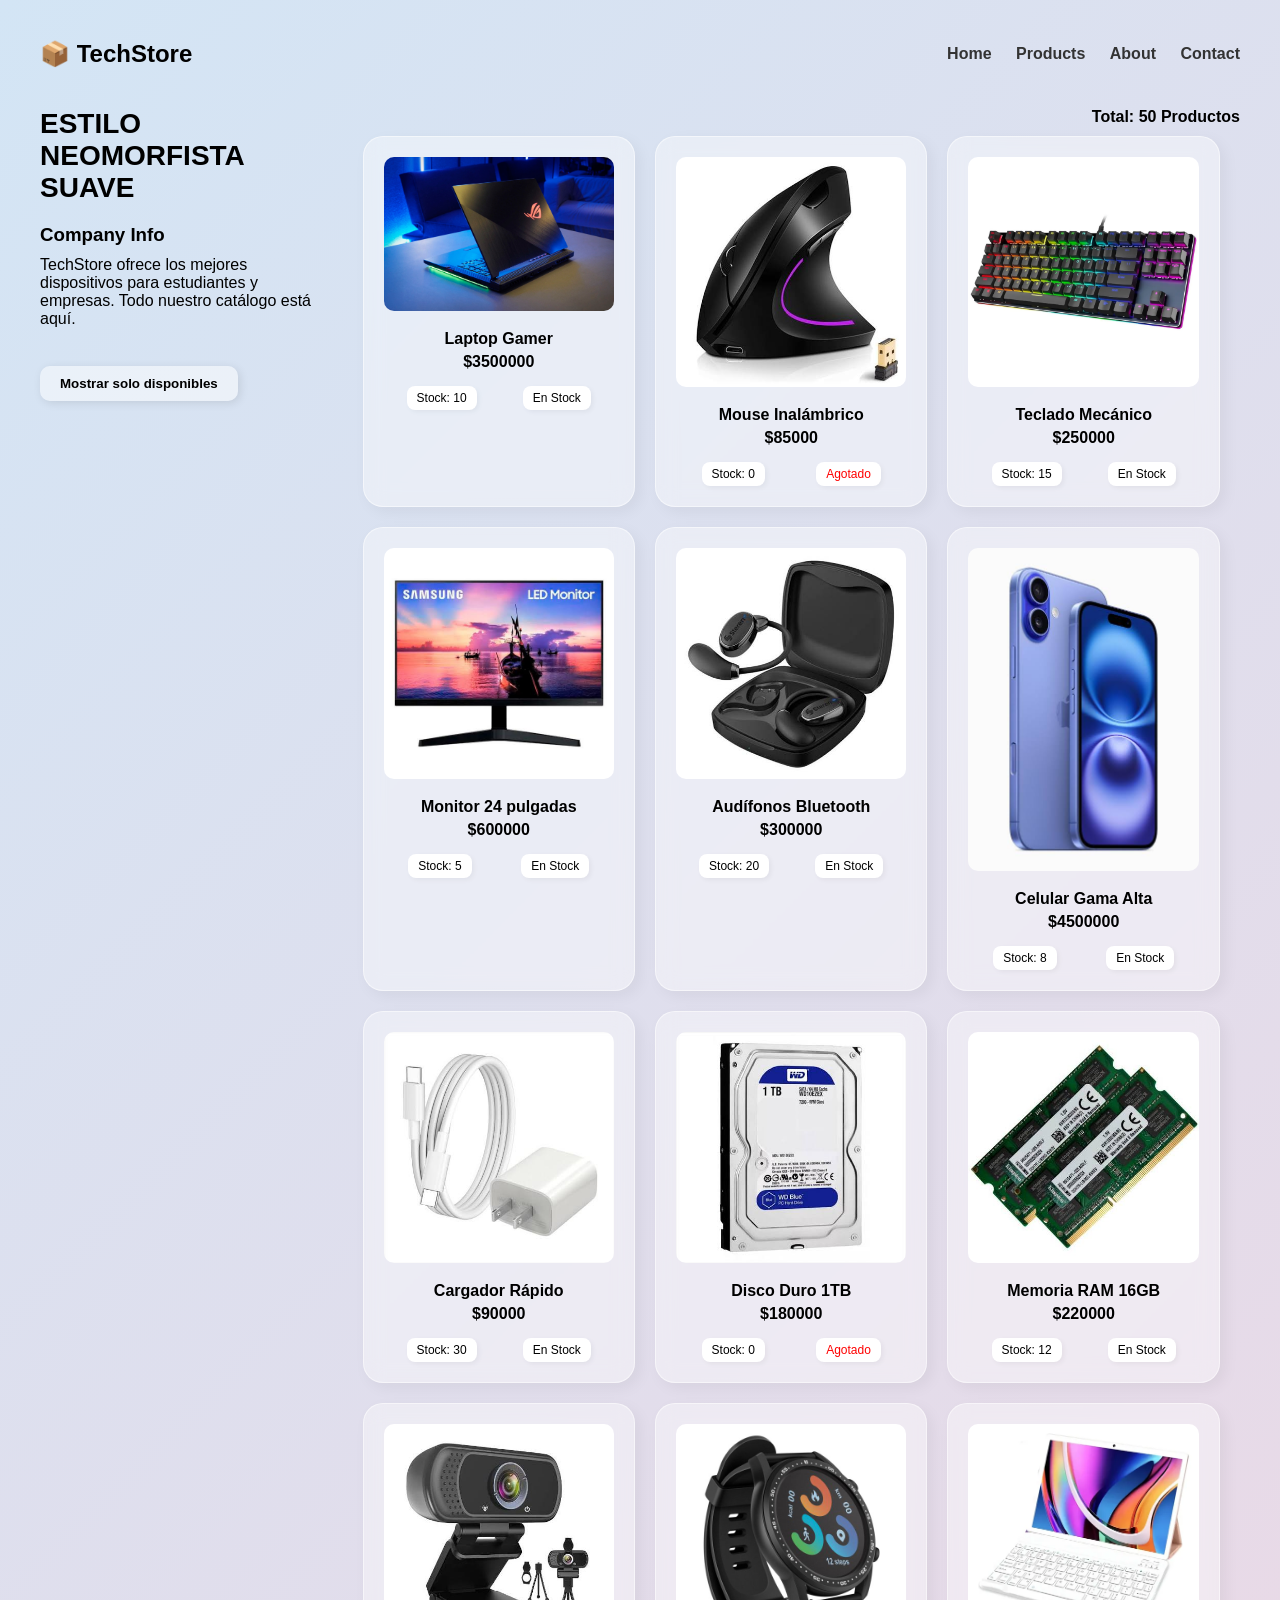
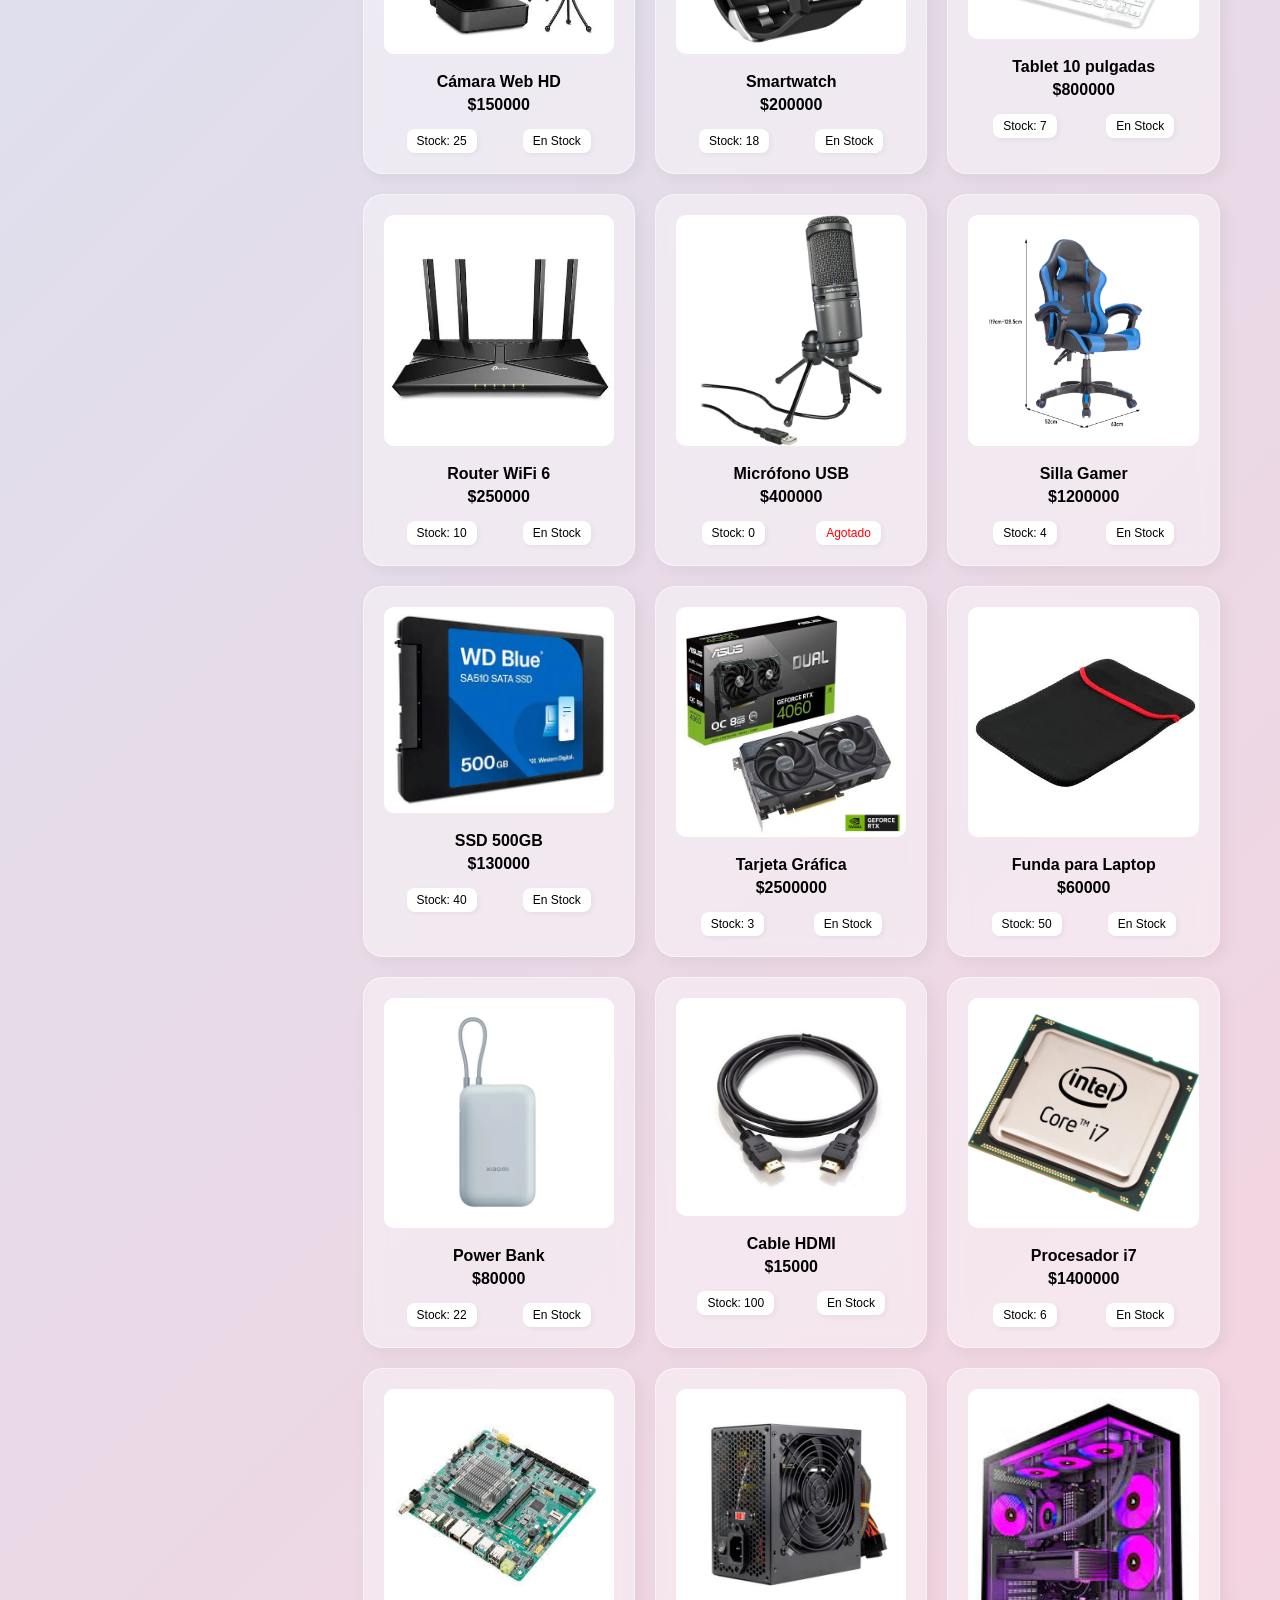
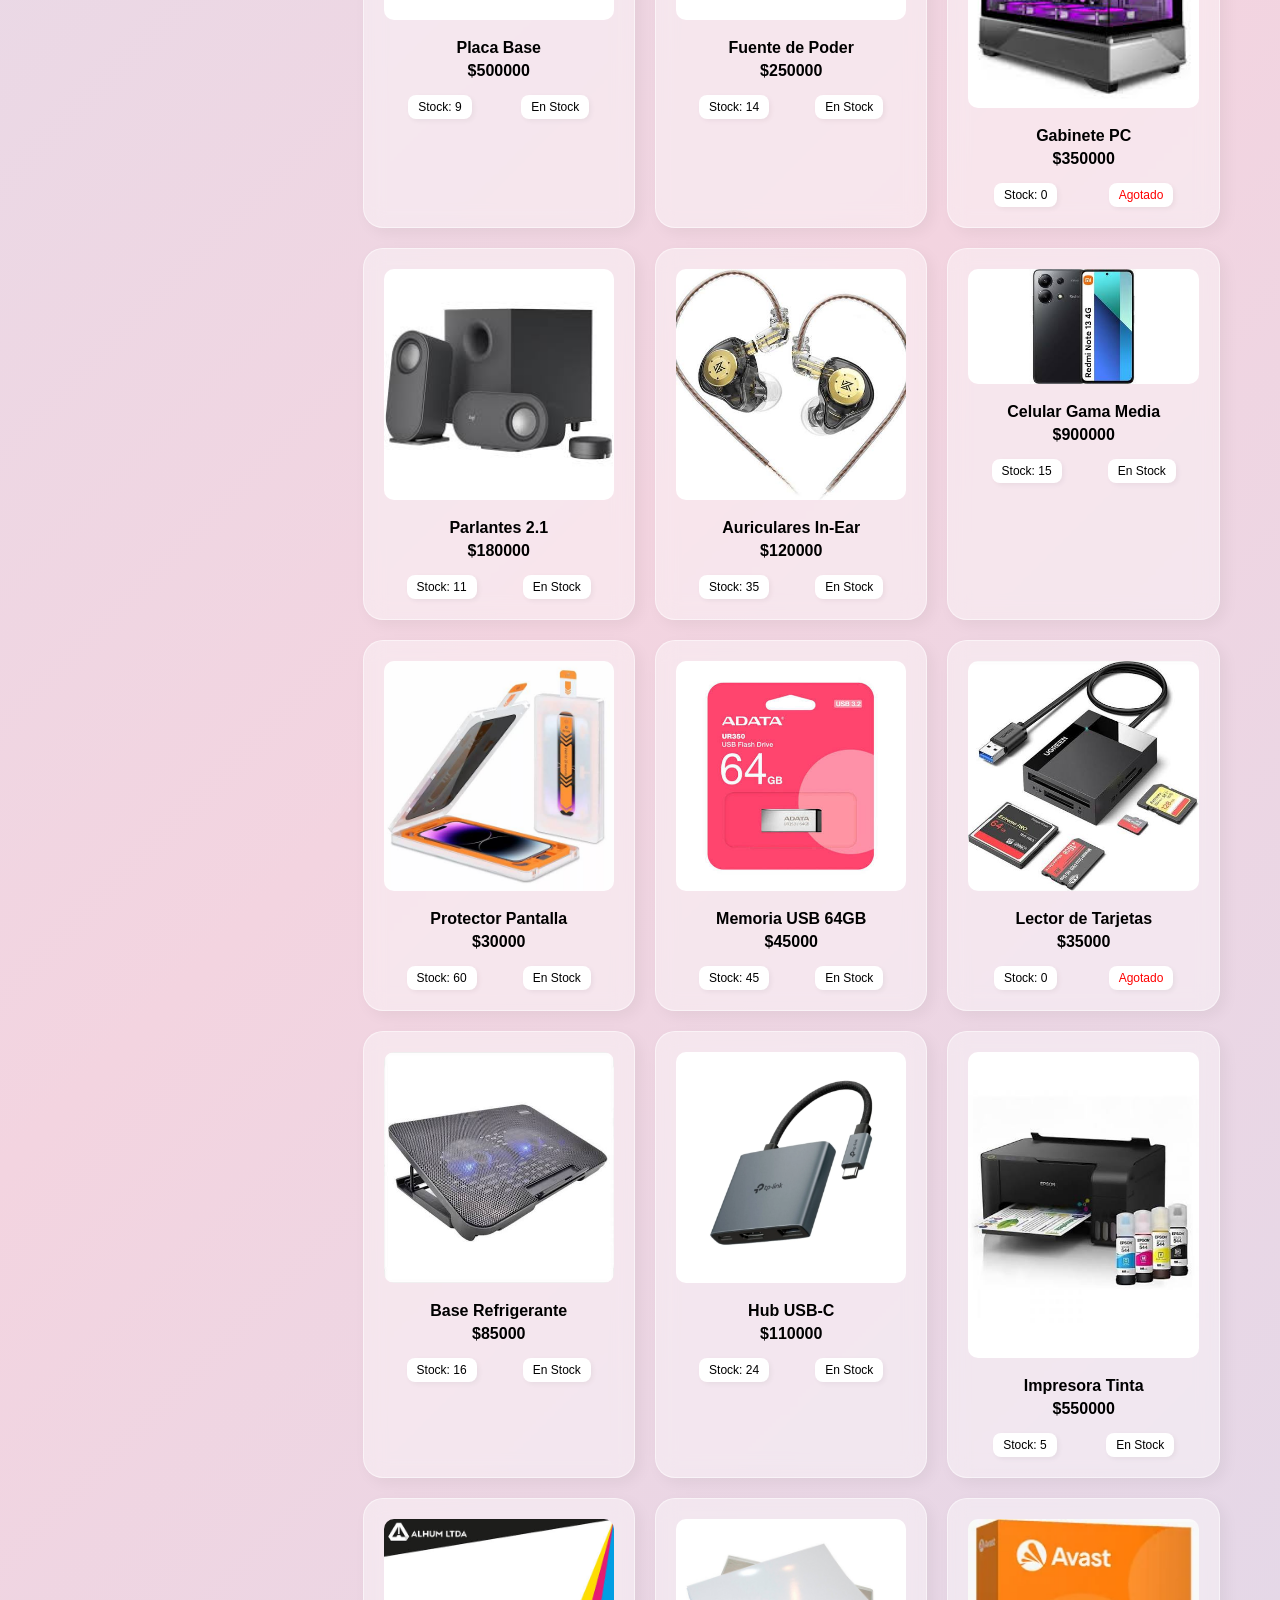
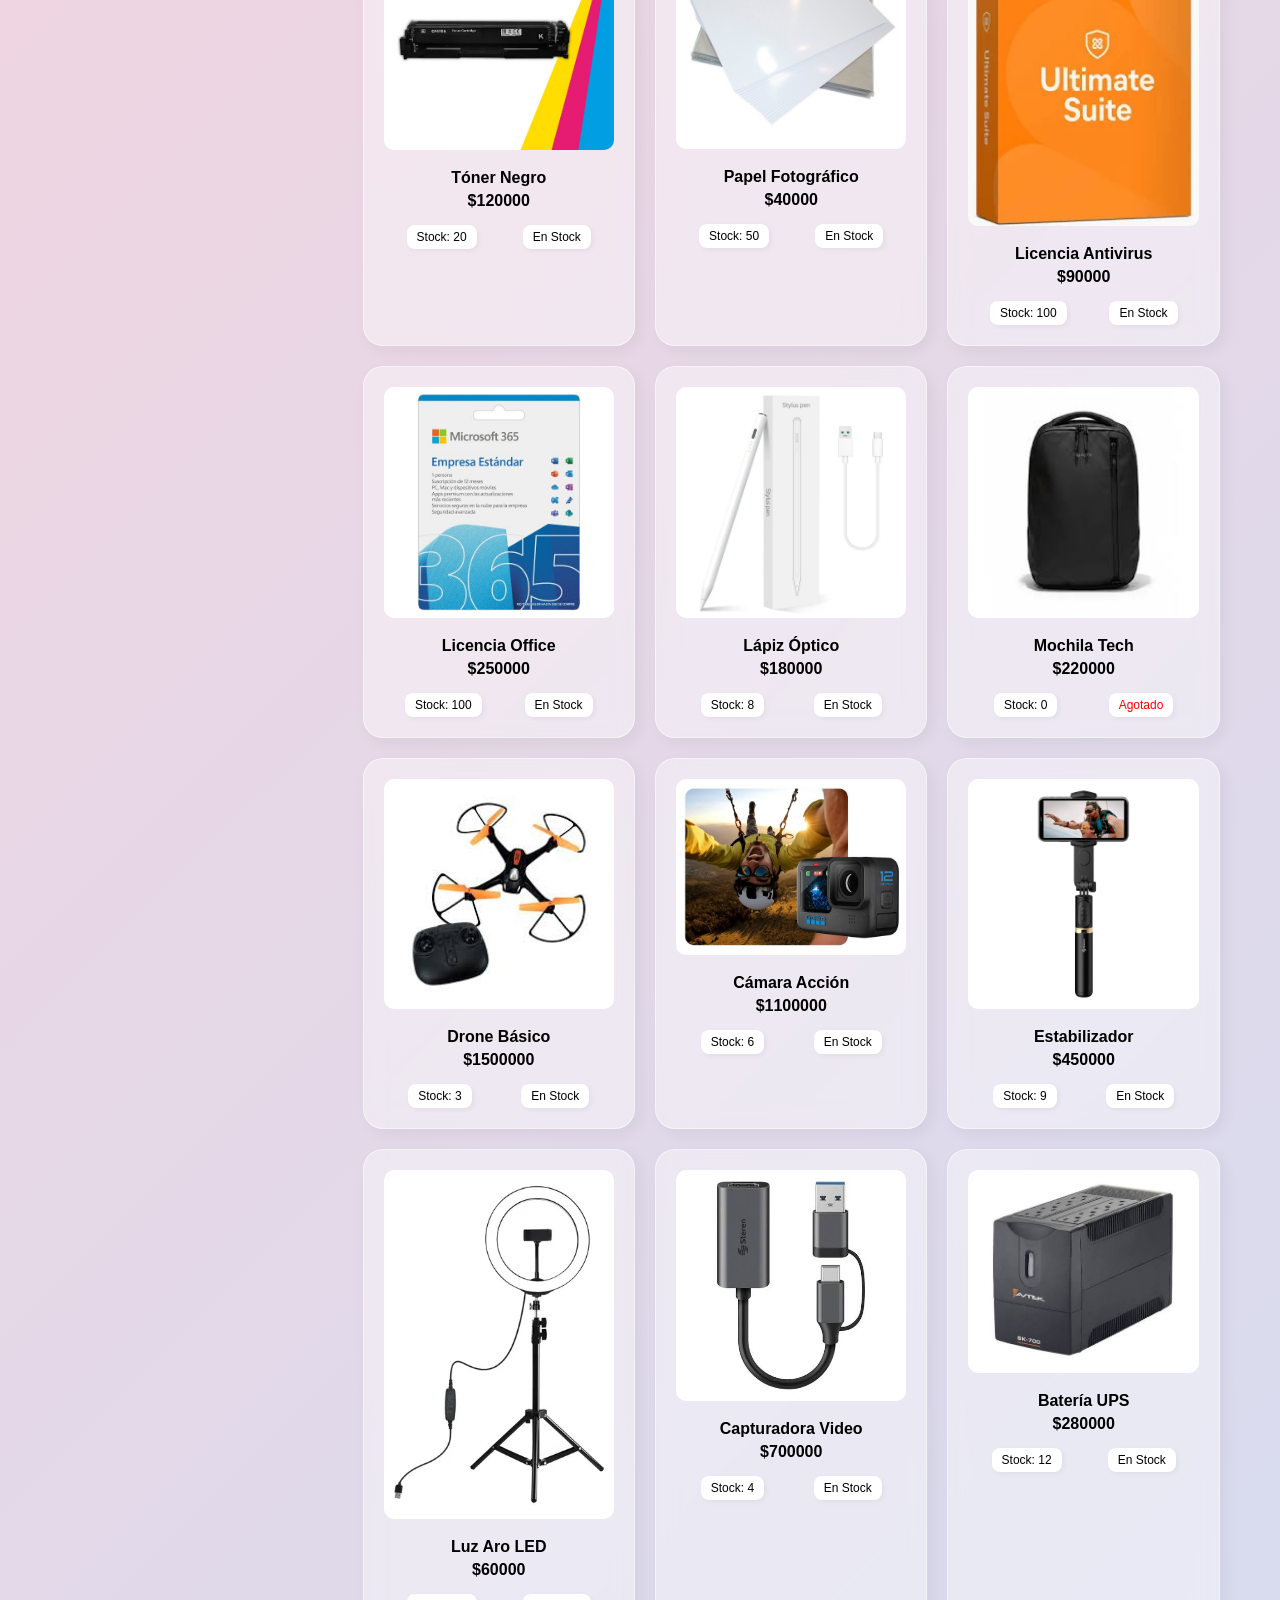
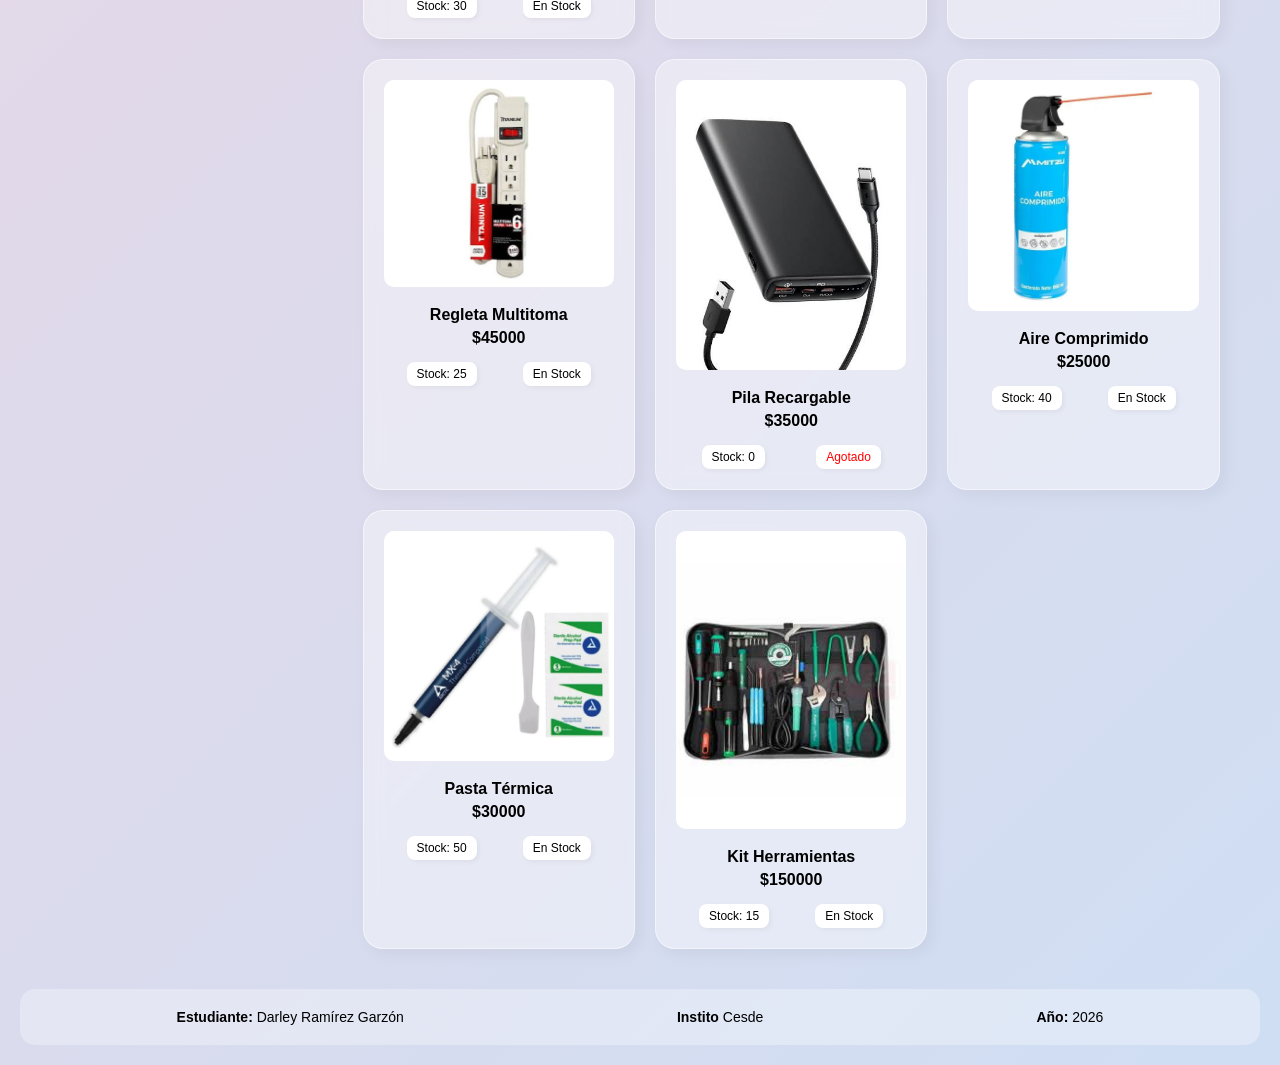
==== commit 27b5d296: "Agregar catálogo TechStore con renderizado dinámico" ====
--- a/techstore/index.html
+++ b/techstore/index.html
@@ -1,75 +1,56 @@
 <!DOCTYPE html>
 <html lang="es">
 <head>
-  <meta charset="UTF-8">
-  <meta name="viewport" content="width=device-width, initial-scale=1.0">
-  <title>TechStore - Catálogo de Productos</title>
-  <link rel="stylesheet" href="css/styles.css">
+    <meta charset="UTF-8">
+    <meta name="viewport" content="width=device-width, initial-scale=1.0">
+    <title>TechStore - Estilo Neomorfista Suave</title>
+    
+    <link rel="stylesheet" href="css/styles.css">
 </head>
 <body>
+    
+    <header class="encabezado-superior">
+        <div class="logo">
+            <span class="icono">📦</span> TechStore
+        </div>
+        <nav class="menu">
+            <a href="#">Home</a>
+            <a href="#">Products</a>
+            <a href="#">About</a>
+            <a href="#">Contact</a>
+        </nav>
+    </header>
 
-  <header>
-    <div class="header-contenedor">
-      <div class="logo">
-        <span class="logo-icono"></span>
-        <div>
-          <h1>TechStore</h1>
-          <p class="subtitulo">Catálogo Digital de Productos Tecnológicos</p>
-        </div>
-      </div>
-      <nav>
-        <a href="#inicio">Inicio</a>
-        <a href="#catalogo">Catálogo</a>
-        <a href="#footer">Contacto</a>
-      </nav>
-    </div>
-  </header>
+    <main class="contenedor-principal">
+        
+        <aside class="columna-info">
+            <h2>ESTILO NEOMORFISTA SUAVE</h2>
+            <h3>Company Info</h3>
+            <p>TechStore ofrece los mejores dispositivos para estudiantes y empresas. Todo nuestro catálogo está aquí.</p>
+            <br>
+            <button id="boton-filtro" class="btn-neo">Mostrar solo disponibles</button>
+        </aside>
 
-  <main>
+        
+        <section class="area-catalogo">
+            <div class="cabecera-catalogo">
+                <p id="texto-contador">Total: 0 Productos</p>
+            </div>
+            
+            <div id="raiz-productos" class="grilla-tarjetas">
+               
+            </div>
+        </section>
+    </main>
 
-    <section id="inicio" class="bienvenida">
-      <h2>Bienvenidos a TechStore</h2>
-      <p>
-        Somos una empresa dedicada a la comercialización de productos tecnológicos.
-        Ofrecemos computadores, periféricos, dispositivos móviles, accesorios y componentes
-        de las mejores marcas del mercado.
-      </p>
-    </section>
+    <footer class="pie-pagina">
+        <p><strong>Estudiante:</strong> Darley Ramírez Garzón</p>
+        <p><strong>Instito</strong> Cesde</p>
+        <p><strong>Año:</strong> 2026</p>
+    </footer>
 
-    <section id="catalogo" class="catalogo">
-      <h2>Nuestros Productos</h2>
-      <p class="contador" id="contador">Cargando productos...</p>
-
-      <div class="controles">
-        <input type="text" id="buscador" placeholder="Buscar producto por nombre...">
-        <select id="filtroCategoria">
-          <option value="todas">Todas las categorías</option>
-          <option value="Computadores">Computadores</option>
-          <option value="Periféricos">Periféricos</option>
-          <option value="Celulares">Celulares</option>
-          <option value="Accesorios">Accesorios</option>
-          <option value="Almacenamiento">Almacenamiento</option>
-          <option value="Componentes">Componentes</option>
-        </select>
-        <select id="filtroDisponibilidad">
-          <option value="todos">Todos</option>
-          <option value="disponible">Disponibles</option>
-          <option value="no_disponible">No disponibles</option>
-        </select>
-      </div>
-
-      <div id="catalogoProductos" class="catalogo-grid"></div>
-    </section>
-
-  </main>
-
-  <footer id="footer">
-    <p><strong>Estudiante:</strong> Dariannys Zambrano</p>
-    <p><strong>Año:</strong> 2026</p>
-    <p><strong>Institución:</strong> CESDE</p>
-  </footer>
-
-  <script src="data/productos.js"></script>
-  <script src="js/app.js"></script>
+    
+    <script src="data/productos.js"></script>
+    <script src="js/app.js"></script>
 </body>
 </html>
--- a/techstore/css/styles.css
+++ b/techstore/css/styles.css
@@ -1,410 +1,136 @@
-@import url('https://fonts.googleapis.com/css2?family=Inter:wght@400;500;600;700&display=swap');
-
-:root {
-  /* Paleta de Colores Estética */
-  --bg-color: #f4f7fb;
-  --surface-color: #ffffff;
-  --text-main: #1e293b;
-  --text-muted: #64748b;
-  --primary-color: #6366f1; /* Índigo moderno */
-  --secondary-color: #8b5cf6; /* Violeta suave */
-  --gradient-accent: linear-gradient(135deg, var(--primary-color), var(--secondary-color));
-  
-  /* Sombras y Radios */
-  --shadow-sm: 0 4px 6px -1px rgba(0, 0, 0, 0.05);
-  --shadow-md: 0 10px 25px -3px rgba(0, 0, 0, 0.08);
-  --shadow-hover: 0 20px 40px -5px rgba(99, 102, 241, 0.15);
-  --radius-md: 12px;
-  --radius-lg: 20px;
-}
-
+/* Reset basico */
 * {
-  margin: 0;
-  padding: 0;
-  box-sizing: border-box;
+    margin: 0;
+    padding: 0;
+    box-sizing: border-box;
+    font-family: Arial, sans-serif;
 }
 
 body {
-  font-family: 'Inter', 'Segoe UI', Tahoma, Geneva, Verdana, sans-serif;
-  background: var(--bg-color);
-  color: var(--text-main);
-  line-height: 1.6;
-  overflow-x: hidden;
+    /* Fondo degradado suave como la imagen */
+    background: linear-gradient(135deg, #d3e5f5, #f3d4e0, #cfdef3);
+    min-height: 100vh;
+    padding: 20px;
 }
 
-/* Efecto Glassmorphism para el Header */
-header {
-  background: rgba(255, 255, 255, 0.85);
-  backdrop-filter: blur(12px);
-  -webkit-backdrop-filter: blur(12px);
-  color: var(--text-main);
-  padding: 20px 40px;
-  position: sticky;
-  top: 0;
-  z-index: 100;
-  border-bottom: 1px solid rgba(0, 0, 0, 0.05);
-  animation: slideDown 0.6s ease-out;
-}
 
-.header-contenedor {
-  max-width: 1200px;
-  margin: 0 auto;
-  display: flex;
-  justify-content: space-between;
-  align-items: center;
+.encabezado-superior {
+    display: flex;
+    justify-content: space-between;
+    align-items: center;
+    padding: 20px;
+    margin-bottom: 20px;
 }
 
 .logo {
-  display: flex;
-  align-items: center;
-  gap: 12px;
-  cursor: pointer;
-  transition: transform 0.3s ease;
+    font-size: 24px;
+    font-weight: bold;
 }
 
-.logo:hover {
-  transform: scale(1.02);
+.menu a {
+    margin-left: 20px;
+    text-decoration: none;
+    color: #333;
+    font-weight: bold;
 }
 
-.logo-icono {
-  font-size: 36px;
-  background: var(--gradient-accent);
-  -webkit-text-fill-color: transparent;
+
+.contenedor-principal {
+    display: flex;
+    gap: 30px;
+    max-width: 1200px;
+    margin: 0 auto;
 }
 
-.logo h1 {
-  font-size: 24px;
-  font-weight: 700;
-  letter-spacing: -0.5px;
+.columna-info {
+    width: 25%;
 }
 
-.subtitulo {
-  font-size: 13px;
-  color: var(--text-muted);
-  font-weight: 500;
+.columna-info h2 {
+    font-size: 28px;
+    margin-bottom: 20px;
 }
 
-nav {
-  display: flex;
-  gap: 10px;
+.columna-info h3 {
+    margin-bottom: 10px;
 }
 
-nav a {
-  color: var(--text-muted);
-  text-decoration: none;
-  font-size: 14px;
-  font-weight: 500;
-  padding: 10px 18px;
-  border-radius: 8px;
-  transition: all 0.3s cubic-bezier(0.4, 0, 0.2, 1);
-  position: relative;
+.btn-neo {
+    margin-top: 20px;
+    padding: 10px 20px;
+    border: none;
+    background: rgba(255, 255, 255, 0.5);
+    border-radius: 10px;
+    box-shadow: 2px 2px 10px rgba(0,0,0,0.1);
+    cursor: pointer;
+    font-weight: bold;
 }
 
-nav a:hover {
-  color: var(--primary-color);
-  background: rgba(99, 102, 241, 0.08);
+/* Area de las tarjetas */
+.area-catalogo {
+    width: 75%;
 }
 
-.bienvenida {
-  max-width: 1200px;
-  margin: 40px auto;
-  padding: 48px 50px;
-  background: linear-gradient(135deg, rgba(99, 102, 241, 0.08), rgba(139, 92, 246, 0.12)), var(--surface-color);
-  border-radius: 28px;
-  box-shadow: 0 20px 45px rgba(15, 23, 42, 0.08);
-  animation: fadeInUp 0.8s ease-out;
-  border: 1px solid rgba(99, 102, 241, 0.16);
-  position: relative;
-  overflow: hidden;
+.cabecera-catalogo {
+    text-align: right;
+    margin-bottom: 10px;
+    font-weight: bold;
 }
 
-.bienvenida::before {
-  content: "";
-  position: absolute;
-  top: -60px;
-  right: -60px;
-  width: 220px;
-  height: 220px;
-  background: radial-gradient(circle, rgba(99, 102, 241, 0.24), transparent 70%);
-  pointer-events: none;
+.grilla-tarjetas {
+    display: flex;
+    flex-wrap: wrap;
+    gap: 20px;
 }
 
-.bienvenida::after {
-  content: "";
-  position: absolute;
-  bottom: -50px;
-  left: -40px;
-  width: 180px;
-  height: 180px;
-  background: radial-gradient(circle, rgba(139, 92, 246, 0.2), transparent 70%);
-  pointer-events: none;
+/* Estilo de la tarjeta (Neomorfismo/Glass) */
+.card-neo {
+    background: rgba(255, 255, 255, 0.4);
+    backdrop-filter: blur(10px);
+    border: 1px solid rgba(255, 255, 255, 0.5);
+    border-radius: 20px;
+    padding: 20px;
+    width: calc(33.333% - 20px);
+    box-shadow: 5px 5px 15px rgba(0, 0, 0, 0.05);
+    text-align: center;
 }
 
-.bienvenida h2 {
-  font-size: 32px;
-  margin-bottom: 14px;
-  letter-spacing: -0.8px;
-  color: #312e81;
-  position: relative;
-  z-index: 1;
+.caja-imagen img {
+    width: 100%;
+    border-radius: 10px;
+    margin-bottom: 15px;
 }
 
-.bienvenida p {
-  color: var(--text-muted);
-  font-size: 17px;
-  max-width: 760px;
-  position: relative;
-  z-index: 1;
+.card-neo h4 {
+    margin-bottom: 5px;
+    font-size: 16px;
 }
 
-.catalogo {
-  max-width: 1200px;
-  margin: 0 auto 60px;
-  padding: 0 40px;
+.card-neo p {
+    margin-bottom: 15px;
+    font-weight: bold;
 }
 
-.catalogo h2 {
-  font-size: 30px;
-  margin-bottom: 8px;
-  color: var(--text-main);
-  animation: fadeInUp 0.8s ease-out 0.1s both;
+.caja-botones {
+    display: flex;
+    justify-content: space-around;
 }
 
-.contador {
-  display: inline-block;
-  color: var(--primary-color);
-  margin-bottom: 25px;
-  font-size: 14px;
-  font-weight: 600;
-  padding: 8px 14px;
-  border-radius: 999px;
-  background: rgba(99, 102, 241, 0.1);
-  animation: fadeInUp 0.8s ease-out 0.2s both;
+.btn-mini {
+    background: white;
+    padding: 5px 10px;
+    border-radius: 8px;
+    font-size: 12px;
+    box-shadow: 2px 2px 5px rgba(0,0,0,0.05);
 }
 
-.controles {
-  display: flex;
-  gap: 15px;
-  margin-bottom: 30px;
-  flex-wrap: wrap;
-  animation: fadeInUp 0.8s ease-out 0.3s both;
-}
-
-.controles input,
-.controles select {
-  padding: 12px 20px;
-  border: 1px solid #e2e8f0;
-  border-radius: var(--radius-md);
-  font-size: 14px;
-  color: var(--text-main);
-  background: var(--surface-color);
-  outline: none;
-  transition: all 0.3s ease;
-  font-family: inherit;
-  box-shadow: 0 2px 4px rgba(0,0,0,0.02);
-}
-
-.controles input:focus,
-.controles select:focus {
-  border-color: var(--primary-color);
-  box-shadow: 0 0 0 3px rgba(99, 102, 241, 0.15);
-}
-
-.controles input {
-  flex: 1;
-  min-width: 250px;
-}
-
-.catalogo-grid {
-  display: grid;
-  grid-template-columns: repeat(auto-fill, minmax(280px, 1fr));
-  gap: 25px;
-}
-
-.tarjeta {
-  background: var(--surface-color);
-  border-radius: var(--radius-lg);
-  overflow: hidden;
-  box-shadow: var(--shadow-md);
-  transition: transform 0.4s cubic-bezier(0.4, 0, 0.2, 1), box-shadow 0.4s ease;
-  display: flex;
-  flex-direction: column;
-  border: 1px solid rgba(0,0,0,0.03);
-  animation: fadeInUp 0.8s ease-out backwards;
-}
-
-/* Retraso escalonado para que las tarjetas entren una por una (efecto cascada) */
-.tarjeta:nth-child(1) { animation-delay: 0.2s; }
-.tarjeta:nth-child(2) { animation-delay: 0.3s; }
-.tarjeta:nth-child(3) { animation-delay: 0.4s; }
-.tarjeta:nth-child(4) { animation-delay: 0.5s; }
-.tarjeta:nth-child(5) { animation-delay: 0.6s; }
-.tarjeta:nth-child(6) { animation-delay: 0.7s; }
-
-.tarjeta:hover {
-  transform: translateY(-8px);
-  box-shadow: var(--shadow-hover);
-}
-
-.tarjeta-img {
-  width: 100%;
-  height: 200px;
-  object-fit: contain;
-  padding: 30px;
-  background: #f8fafc;
-  transition: transform 0.5s cubic-bezier(0.4, 0, 0.2, 1);
-}
-
-/* Efecto de zoom sutil en la imagen al hacer hover en la tarjeta */
-.tarjeta:hover .tarjeta-img {
-  transform: scale(1.08);
-}
-
-.tarjeta-cuerpo {
-  padding: 24px;
-  flex: 1;
-  display: flex;
-  flex-direction: column;
-  background: var(--surface-color);
-  position: relative; /* Para poner encima de la imagen si se superpone */
-}
-
-.tarjeta-nombre {
-  font-size: 18px;
-  font-weight: 600;
-  margin-bottom: 8px;
-  line-height: 1.3;
-}
-
-.tarjeta-categoria {
-  display: inline-block;
-  background: rgba(99, 102, 241, 0.1);
-  color: var(--primary-color);
-  padding: 4px 12px;
-  border-radius: 20px;
-  font-size: 11px;
-  font-weight: 700;
-  text-transform: uppercase;
-  letter-spacing: 0.5px;
-  margin-bottom: 12px;
-  width: fit-content;
-}
-
-.tarjeta-marca {
-  font-size: 13px;
-  color: var(--text-muted);
-  margin-bottom: 16px;
-}
-
-.tarjeta-detalles {
-  margin-top: auto;
-  display: flex;
-  justify-content: space-between;
-  align-items: flex-end;
-}
-
-.tarjeta-precio {
-  font-size: 22px;
-  font-weight: 700;
-  color: var(--text-main);
-}
-
-.tarjeta-stock {
-  font-size: 12px;
-  color: var(--text-muted);
-  text-align: right;
-}
-
-.tarjeta-disponible {
-  display: inline-block;
-  padding: 6px 12px;
-  border-radius: 20px;
-  font-size: 11px;
-  font-weight: 600;
-  margin-top: 6px;
-}
-
-.disponible-si {
-  background: #dcfce7;
-  color: #166534;
-}
-
-.disponible-no {
-  background: #fee2e2;
-  color: #991b1b;
-}
-
-footer {
-  background: var(--surface-color);
-  color: var(--text-muted);
-  text-align: center;
-  padding: 40px 20px;
-  margin-top: 60px;
-  border-top: 1px solid rgba(0, 0, 0, 0.05);
-}
-
-footer p {
-  font-size: 14px;
-  margin-bottom: 8px;
-}
-
-/* =========================================
-   ANIMACIONES KEYFRAMES
-   ========================================= */
-
-@keyframes fadeInUp {
-  from {
-    opacity: 0;
-    transform: translateY(30px);
-  }
-  to {
-    opacity: 1;
-    transform: translateY(0);
-  }
-}
-
-@keyframes slideDown {
-  from {
-    opacity: 0;
-    transform: translateY(-100%);
-  }
-  to {
-    opacity: 1;
-    transform: translateY(0);
-  }
-}
-
-/* =========================================
-   RESPONSIVE DESIGN
-   ========================================= */
-
-@media (max-width: 768px) {
-  header {
-    padding: 15px 20px;
-  }
-  
-  .header-contenedor {
-    flex-direction: column;
-    gap: 15px;
-    text-align: center;
-  }
-
-  .catalogo-grid {
-    grid-template-columns: repeat(auto-fill, minmax(240px, 1fr));
-    gap: 15px;
-  }
-
-  .controles {
-    flex-direction: column;
-  }
-  
-  .controles input {
-    min-width: 100%;
-  }
-
-  .bienvenida,
-  .catalogo {
+/* Footer */
+.pie-pagina {
+    display: flex;
+    justify-content: space-around;
     padding: 20px;
-    margin: 20px auto;
-  }
+    margin-top: 40px;
+    background: rgba(255, 255, 255, 0.3);
+    border-radius: 15px;
+    font-size: 14px;
 }
